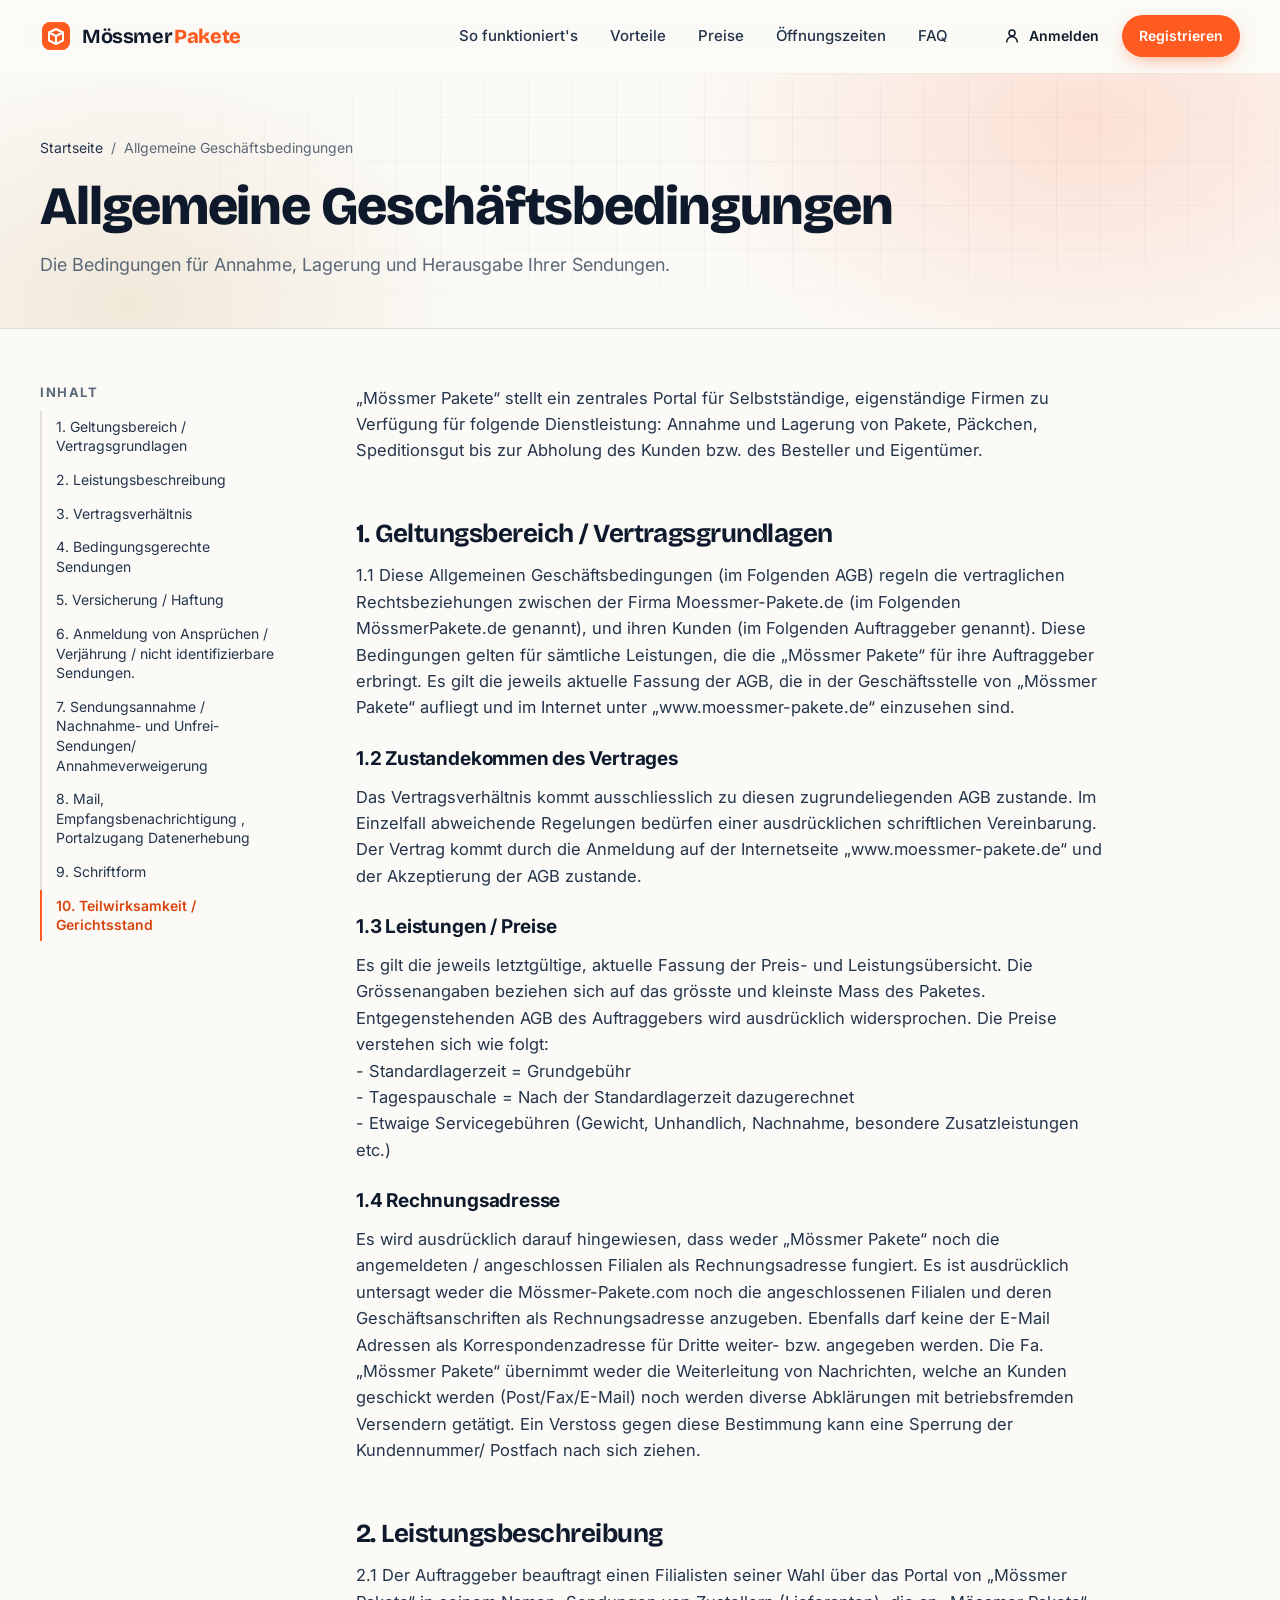
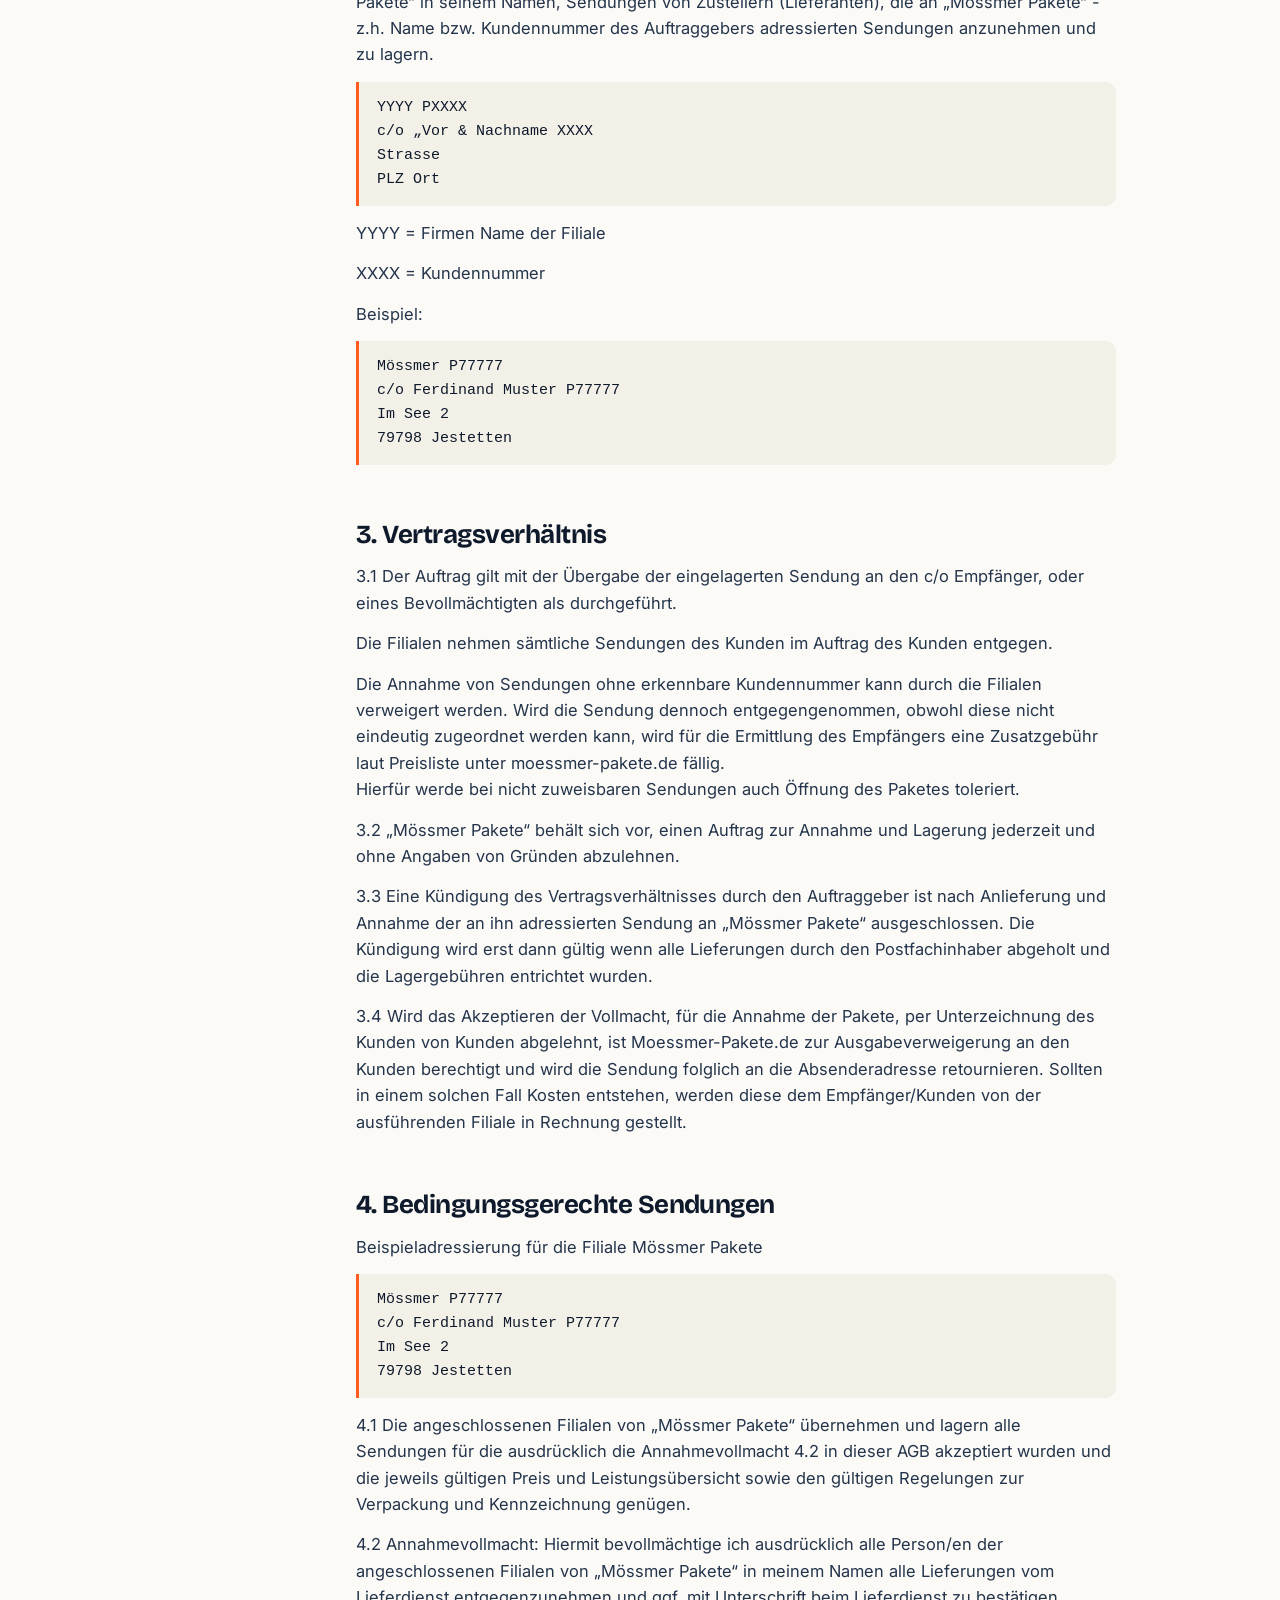
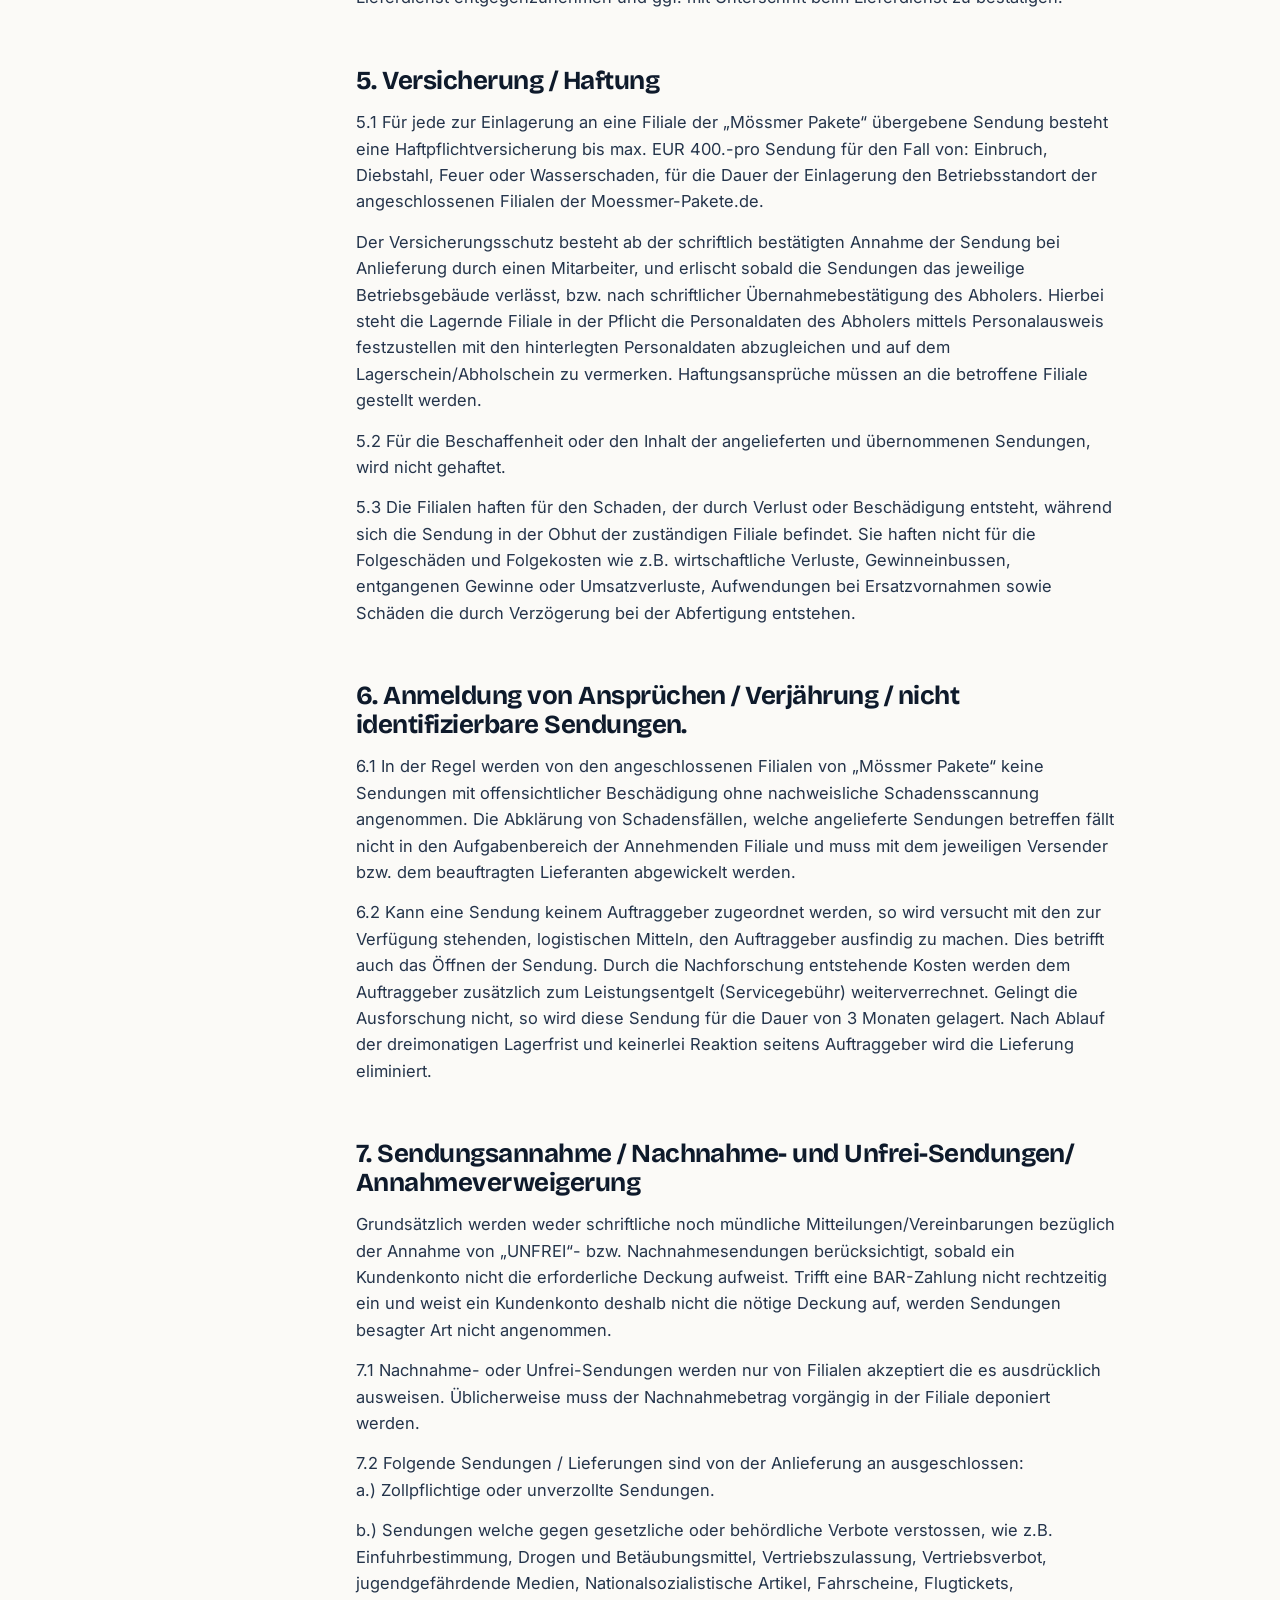
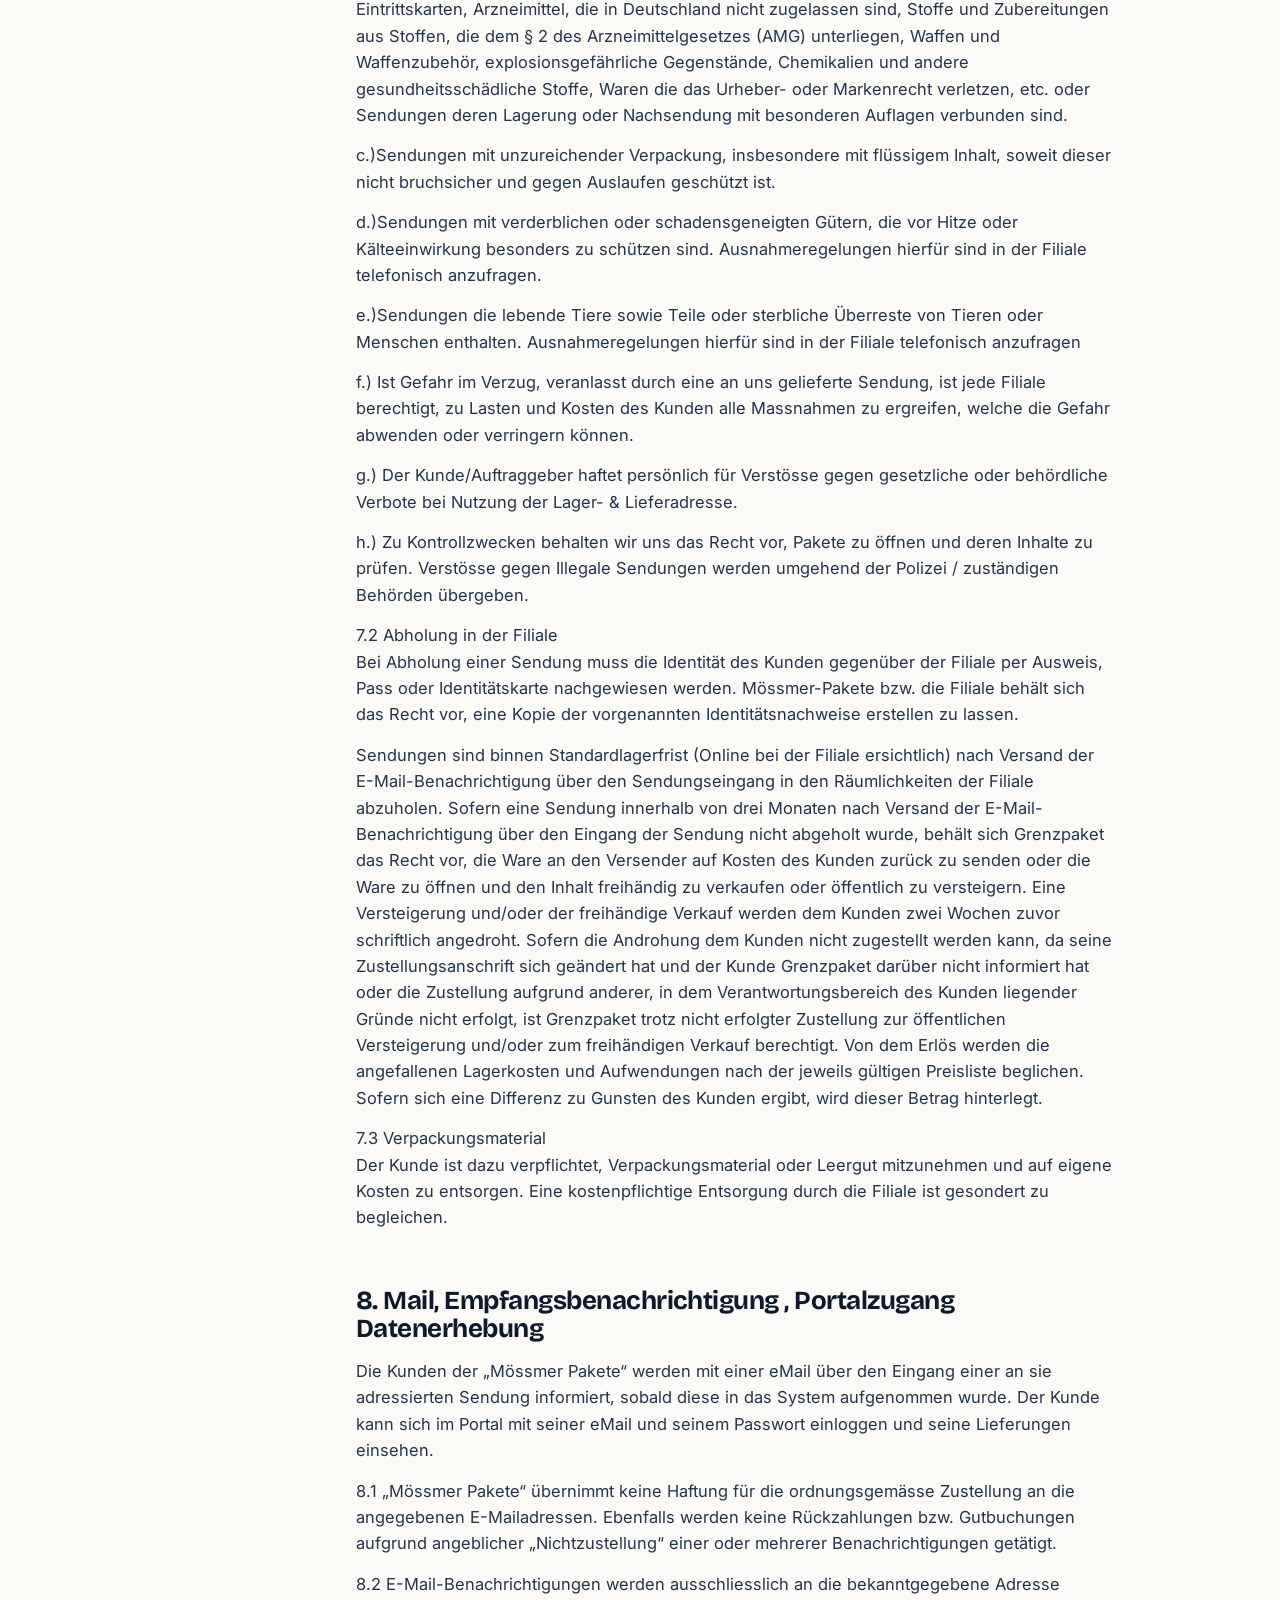
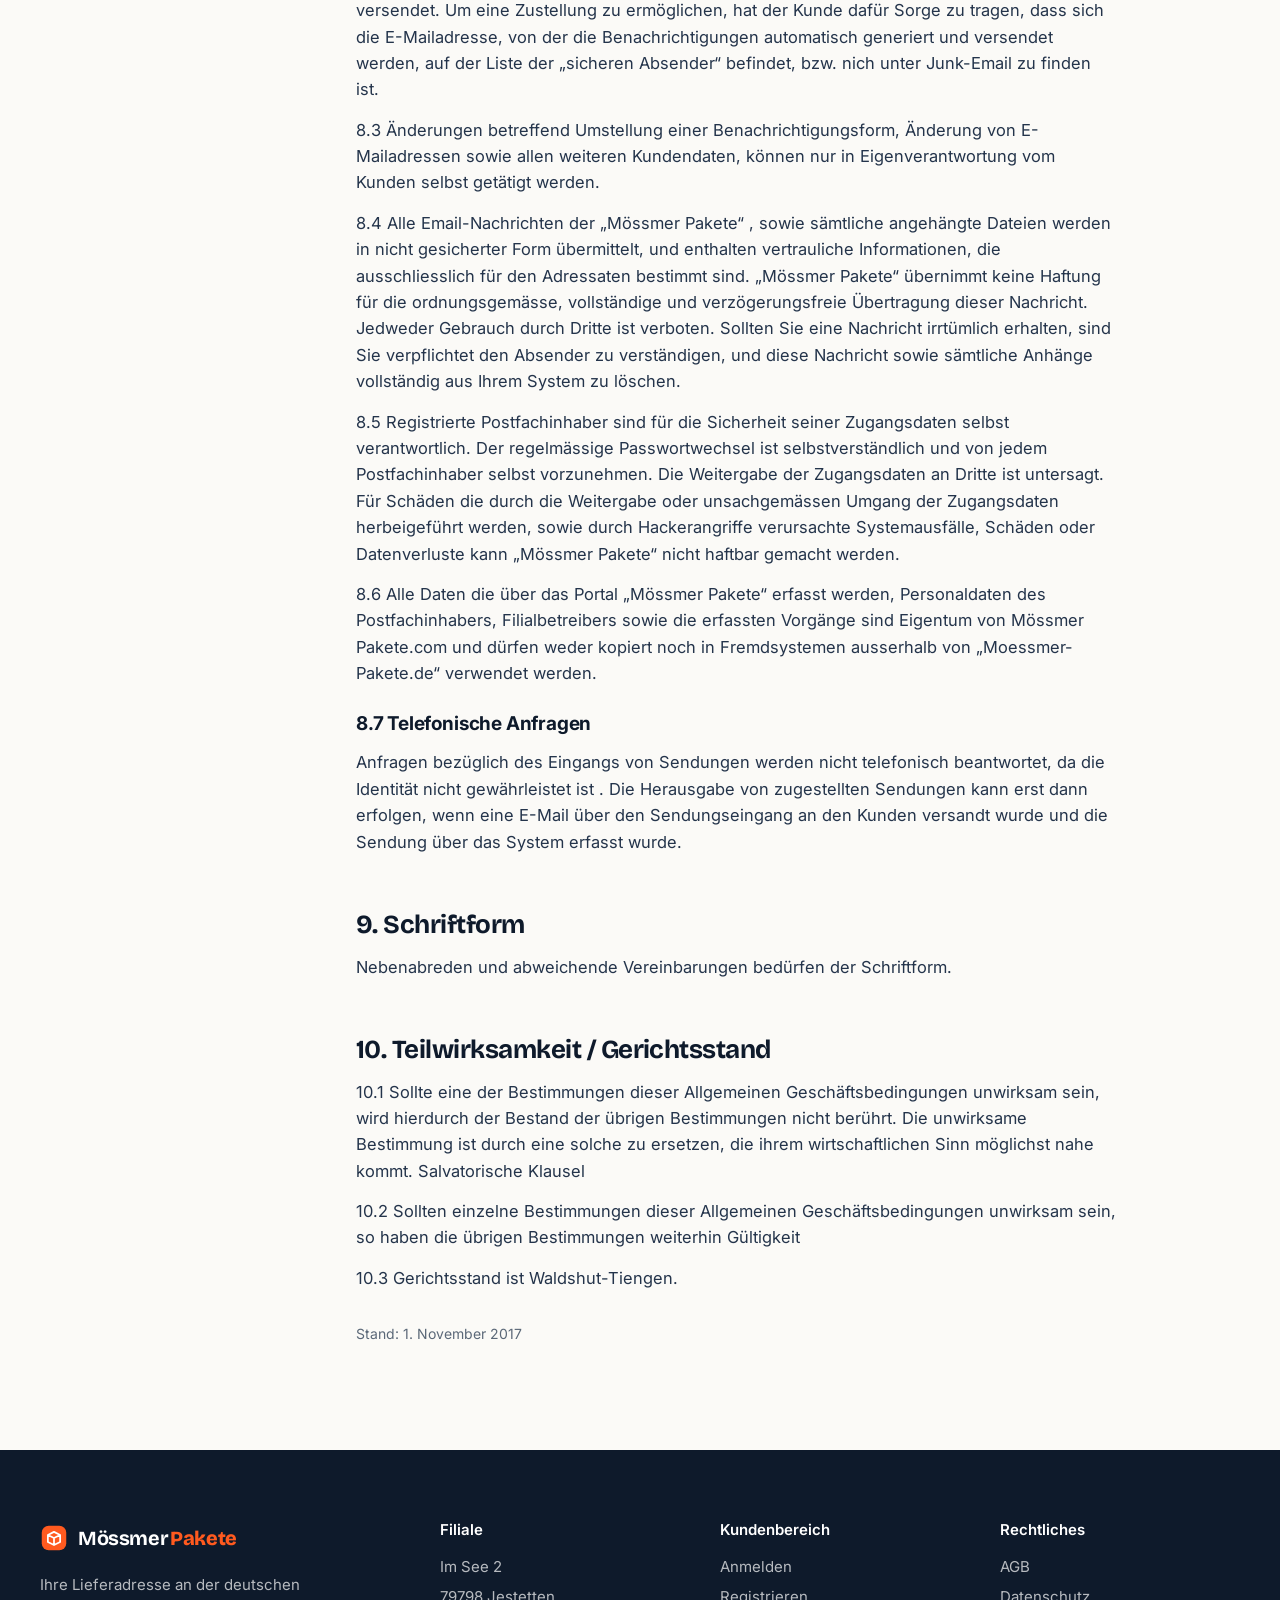
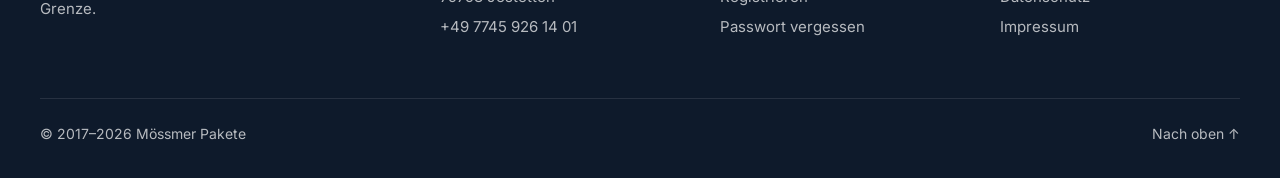
==== agb.html @ ab682750 "Unterseiten im neuen Design, Adressformat mit Kundennummer - AGB, Datenschutz, Impressum mit Inhalts" ====
<!doctype html>
<html lang="de">
<head>
  <meta charset="utf-8">
  <meta name="viewport" content="width=device-width, initial-scale=1">
  <title>AGB – Mössmer Pakete</title>
  <meta name="description" content="Allgemeine Geschäftsbedingungen von Mössmer Pakete, Jestetten.">
  <meta name="theme-color" content="#0E1A2B">
  <link rel="icon" href="assets/favicon.svg" type="image/svg+xml">
  <link rel="preconnect" href="https://fonts.googleapis.com">
  <link rel="preconnect" href="https://fonts.gstatic.com" crossorigin>
  <link href="https://fonts.googleapis.com/css2?family=Bricolage+Grotesque:opsz,wght@12..96,500;12..96,700;12..96,800&family=Inter:wght@400;500;600;700&display=swap" rel="stylesheet">
  <link rel="stylesheet" href="assets/styles.css">
</head>
<body id="top">
  <a class="skip" href="#main">Zum Inhalt springen</a>

  <header class="header" id="top">
    <div class="container header__inner">
      <a class="brand" href="index.html" aria-label="Mössmer Pakete – Startseite">
        <span class="brand__mark" aria-hidden="true">
          <svg viewBox="0 0 32 32" width="32" height="32"><rect x="2" y="2" width="28" height="28" rx="8" fill="currentColor"/><path d="M9 12.5 16 9l7 3.5v8L16 24l-7-3.5z" fill="none" stroke="#fff" stroke-width="2" stroke-linejoin="round"/><path d="M9 12.5 16 16l7-3.5M16 16v8" fill="none" stroke="#fff" stroke-width="2" stroke-linejoin="round"/></svg>
        </span>
        <span class="brand__text">Mössmer<b>Pakete</b></span>
      </a>

      <nav class="nav" id="nav" aria-label="Hauptnavigation">
        <a href="index.html#ablauf">So funktioniert's</a>
        <a href="index.html#vorteile">Vorteile</a>
        <a href="index.html#preise">Preise</a>
        <a href="index.html#filiale">Öffnungszeiten</a>
        <a href="index.html#faq">FAQ</a>
        <div class="nav__mobile-cta">
          <a class="btn btn--ghost" href="login.html">Anmelden</a>
          <a class="btn btn--primary" href="registrieren.html">Kostenlos registrieren</a>
        </div>
      </nav>

      <div class="header__actions">
        <a class="btn btn--ghost btn--sm" href="login.html">
          <svg viewBox="0 0 24 24" width="18" height="18" aria-hidden="true"><path d="M12 12a4 4 0 1 0 0-8 4 4 0 0 0 0 8Zm-7 8a7 7 0 0 1 14 0" fill="none" stroke="currentColor" stroke-width="2" stroke-linecap="round"/></svg>
          Anmelden
        </a>
        <a class="btn btn--primary btn--sm" href="registrieren.html">Registrieren</a>
      </div>

      <button class="burger" type="button" aria-controls="nav" aria-expanded="false" aria-label="Menü öffnen">
        <span></span><span></span><span></span>
      </button>
    </div>
  </header>

  <main id="main">
    <section class="page-hero">
      <div class="hero__bg" aria-hidden="true"></div>
      <div class="container">
        <nav class="crumbs" aria-label="Brotkrumen"><a href="index.html">Startseite</a><span>/</span><span>Allgemeine Geschäftsbedingungen</span></nav>
        <h1>Allgemeine Geschäftsbedingungen</h1>
        <p>Die Bedingungen für Annahme, Lagerung und Herausgabe Ihrer Sendungen.</p>
      </div>
    </section>
    <div class="container legal">
      <aside class="toc" aria-label="Inhalt">
        <h2>Inhalt</h2>
        <ol>
            <li><a href="#1-geltungsbereich-vertragsgrundlagen">1. Geltungsbereich / Vertragsgrundlagen</a></li>
            <li><a href="#2-leistungsbeschreibung">2. Leistungsbeschreibung</a></li>
            <li><a href="#3-vertragsverhaeltnis">3. Vertragsverhältnis</a></li>
            <li><a href="#4-bedingungsgerechte-sendungen">4. Bedingungsgerechte Sendungen</a></li>
            <li><a href="#5-versicherung-haftung">5. Versicherung / Haftung</a></li>
            <li><a href="#6-anmeldung-von-anspruechen-verjaehrung-nicht-identifizierba">6. Anmeldung von Ansprüchen / Verjährung / nicht identifizierbare Sendungen.</a></li>
            <li><a href="#7-sendungsannahme-nachnahme-und-unfrei-sendungen-annahmeverw">7. Sendungsannahme / Nachnahme- und Unfrei-Sendungen/ Annahmeverweigerung</a></li>
            <li><a href="#8-mail-empfangsbenachrichtigung-portalzugang-datenerhebung">8. Mail, Empfangsbenachrichtigung , Portalzugang Datenerhebung</a></li>
            <li><a href="#9-schriftform">9. Schriftform</a></li>
            <li><a href="#10-teilwirksamkeit-gerichtsstand">10. Teilwirksamkeit / Gerichtsstand</a></li>
        </ol>
      </aside>
      <article class="prose">
<p>„Mössmer Pakete“ stellt ein zentrales Portal für Selbstständige, eigenständige Firmen zu Verfügung für folgende Dienstleistung: Annahme und Lagerung von Pakete, Päckchen, Speditionsgut bis zur Abholung des Kunden bzw. des Besteller und Eigentümer.</p>
<h2 id="1-geltungsbereich-vertragsgrundlagen">1. Geltungsbereich / Vertragsgrundlagen</h2>
<p>1.1 Diese Allgemeinen Geschäftsbedingungen (im Folgenden AGB) regeln die vertraglichen<br> Rechtsbeziehungen zwischen der Firma Moessmer-Pakete.de (im Folgenden MössmerPakete.de genannt), und ihren Kunden (im Folgenden Auftraggeber genannt). Diese Bedingungen gelten für sämtliche Leistungen, die die „Mössmer Pakete“ für ihre Auftraggeber erbringt. Es gilt die jeweils aktuelle Fassung der AGB, die in der Geschäftsstelle von „Mössmer Pakete“ aufliegt und im Internet unter „www.moessmer-pakete.de“ einzusehen sind.</p>
<h3>1.2 Zustandekommen des Vertrages</h3>
<p>Das Vertragsverhältnis kommt ausschliesslich zu diesen zugrundeliegenden AGB zustande. Im Einzelfall abweichende Regelungen bedürfen einer ausdrücklichen schriftlichen Vereinbarung. Der Vertrag kommt durch die Anmeldung auf der Internetseite „www.moessmer-pakete.de“ und der Akzeptierung der AGB zustande.</p>
<h3>1.3 Leistungen / Preise</h3>
<p>Es gilt die jeweils letztgültige, aktuelle Fassung der Preis- und Leistungsübersicht. Die Grössenangaben beziehen sich auf das grösste und kleinste Mass des Paketes. Entgegenstehenden AGB des Auftraggebers wird ausdrücklich widersprochen. Die Preise verstehen sich wie folgt:<br> - Standardlagerzeit = Grundgebühr<br> - Tagespauschale = Nach der Standardlagerzeit dazugerechnet<br> - Etwaige Servicegebühren (Gewicht, Unhandlich, Nachnahme, besondere Zusatzleistungen etc.)</p>
<h3>1.4 Rechnungsadresse</h3>
<p>Es wird ausdrücklich darauf hingewiesen, dass weder „Mössmer Pakete“ noch die angemeldeten / angeschlossen Filialen als Rechnungsadresse fungiert. Es ist ausdrücklich untersagt weder die Mössmer-Pakete.com noch die angeschlossenen Filialen und deren Geschäftsanschriften als Rechnungsadresse anzugeben. Ebenfalls darf keine der E-Mail Adressen als Korrespondenzadresse für Dritte weiter- bzw. angegeben werden. Die Fa. „Mössmer Pakete“ übernimmt weder die Weiterleitung von Nachrichten, welche an Kunden geschickt werden (Post/Fax/E-Mail) noch werden diverse Abklärungen mit betriebsfremden Versendern getätigt. Ein Verstoss gegen diese Bestimmung kann eine Sperrung der Kundennummer/ Postfach nach sich ziehen.</p>
<h2 id="2-leistungsbeschreibung">2. Leistungsbeschreibung</h2>
<p>2.1 Der Auftraggeber beauftragt einen Filialisten seiner Wahl über das Portal von „Mössmer Pakete“ in seinem Namen, Sendungen von Zustellern (Lieferanten), die an „Mössmer Pakete“ - z.h. Name bzw. Kundennummer des Auftraggebers adressierten Sendungen anzunehmen und zu lagern.</p>
<p class="legal__addr">YYYY PXXXX<br> c/o „Vor &amp; Nachname XXXX<br> Strasse<br> PLZ Ort</p>
<p>YYYY = Firmen Name der Filiale</p>
<p>XXXX = Kundennummer</p>
<p>Beispiel:</p>
<p class="legal__addr">Mössmer P77777<br> c/o Ferdinand Muster P77777<br> Im See 2<br> 79798 Jestetten</p>
<h2 id="3-vertragsverhaeltnis">3. Vertragsverhältnis</h2>
<p>3.1 Der Auftrag gilt mit der Übergabe der eingelagerten Sendung an den c/o Empfänger, oder eines Bevollmächtigten als durchgeführt.</p>
<p>Die Filialen nehmen sämtliche Sendungen des Kunden im Auftrag des Kunden entgegen.</p>
<p>Die Annahme von Sendungen ohne erkennbare Kundennummer kann durch die Filialen verweigert werden. Wird die Sendung dennoch entgegengenommen, obwohl diese nicht eindeutig zugeordnet werden kann, wird für die Ermittlung des Empfängers eine Zusatzgebühr laut Preisliste unter moessmer-pakete.de fällig.<br> Hierfür werde bei nicht zuweisbaren Sendungen auch Öffnung des Paketes toleriert.</p>
<p>3.2 „Mössmer Pakete“ behält sich vor, einen Auftrag zur Annahme und Lagerung jederzeit und ohne Angaben von Gründen abzulehnen.</p>
<p>3.3 Eine Kündigung des Vertragsverhältnisses durch den Auftraggeber ist nach Anlieferung und Annahme der an ihn adressierten Sendung an „Mössmer Pakete“ ausgeschlossen. Die Kündigung wird erst dann gültig wenn alle Lieferungen durch den Postfachinhaber abgeholt und die Lagergebühren entrichtet wurden.</p>
<p>3.4 Wird das Akzeptieren der Vollmacht, für die Annahme der Pakete, per Unterzeichnung des Kunden von Kunden abgelehnt, ist Moessmer-Pakete.de zur Ausgabeverweigerung an den Kunden berechtigt und wird die Sendung folglich an die Absenderadresse retournieren. Sollten in einem solchen Fall Kosten entstehen, werden diese dem Empfänger/Kunden von der ausführenden Filiale in Rechnung gestellt.</p>
<h2 id="4-bedingungsgerechte-sendungen">4. Bedingungsgerechte Sendungen</h2>
<p>Beispieladressierung für die Filiale Mössmer Pakete</p>
<p class="legal__addr">Mössmer P77777<br> c/o Ferdinand Muster P77777<br> Im See 2<br> 79798 Jestetten</p>
<p>4.1 Die angeschlossenen Filialen von „Mössmer Pakete“ übernehmen und lagern alle Sendungen für die ausdrücklich die Annahmevollmacht 4.2 in dieser AGB akzeptiert wurden und die jeweils gültigen Preis und Leistungsübersicht sowie den gültigen Regelungen zur Verpackung und Kennzeichnung genügen.</p>
<p>4.2 Annahmevollmacht: Hiermit bevollmächtige ich ausdrücklich alle Person/en der angeschlossenen Filialen von „Mössmer Pakete“ in meinem Namen alle Lieferungen vom Lieferdienst entgegenzunehmen und ggf. mit Unterschrift beim Lieferdienst zu bestätigen.</p>
<h2 id="5-versicherung-haftung">5. Versicherung / Haftung</h2>
<p>5.1 Für jede zur Einlagerung an eine Filiale der „Mössmer Pakete“ übergebene Sendung besteht eine Haftpflichtversicherung bis max. EUR 400.-pro Sendung für den Fall von: Einbruch, Diebstahl, Feuer oder Wasserschaden, für die Dauer der Einlagerung den Betriebsstandort der angeschlossenen Filialen der Moessmer-Pakete.de.</p>
<p>Der Versicherungsschutz besteht ab der schriftlich bestätigten Annahme der Sendung bei Anlieferung durch einen Mitarbeiter, und erlischt sobald die Sendungen das jeweilige Betriebsgebäude verlässt, bzw. nach schriftlicher Übernahmebestätigung des Abholers. Hierbei steht die Lagernde Filiale in der Pflicht die Personaldaten des Abholers mittels Personalausweis festzustellen mit den hinterlegten Personaldaten abzugleichen und auf dem Lagerschein/Abholschein zu vermerken. Haftungsansprüche müssen an die betroffene Filiale gestellt werden.</p>
<p>5.2 Für die Beschaffenheit oder den Inhalt der angelieferten und übernommenen Sendungen, wird nicht gehaftet.</p>
<p>5.3 Die Filialen haften für den Schaden, der durch Verlust oder Beschädigung entsteht, während sich die Sendung in der Obhut der zuständigen Filiale befindet. Sie haften nicht für die Folgeschäden und Folgekosten wie z.B. wirtschaftliche Verluste, Gewinneinbussen, entgangenen Gewinne oder Umsatzverluste, Aufwendungen bei Ersatzvornahmen sowie Schäden die durch Verzögerung bei der Abfertigung entstehen.</p>
<h2 id="6-anmeldung-von-anspruechen-verjaehrung-nicht-identifizierba">6. Anmeldung von Ansprüchen / Verjährung / nicht identifizierbare Sendungen.</h2>
<p>6.1 In der Regel werden von den angeschlossenen Filialen von „Mössmer Pakete“ keine Sendungen mit offensichtlicher Beschädigung ohne nachweisliche Schadensscannung angenommen. Die Abklärung von Schadensfällen, welche angelieferte Sendungen betreffen fällt nicht in den Aufgabenbereich der Annehmenden Filiale und muss mit dem jeweiligen Versender bzw. dem beauftragten Lieferanten abgewickelt werden.</p>
<p>6.2 Kann eine Sendung keinem Auftraggeber zugeordnet werden, so wird versucht mit den zur Verfügung stehenden, logistischen Mitteln, den Auftraggeber ausfindig zu machen. Dies betrifft auch das Öffnen der Sendung. Durch die Nachforschung entstehende Kosten werden dem Auftraggeber zusätzlich zum Leistungsentgelt (Servicegebühr) weiterverrechnet. Gelingt die Ausforschung nicht, so wird diese Sendung für die Dauer von 3 Monaten gelagert. Nach Ablauf der dreimonatigen Lagerfrist und keinerlei Reaktion seitens Auftraggeber wird die Lieferung eliminiert.</p>
<h2 id="7-sendungsannahme-nachnahme-und-unfrei-sendungen-annahmeverw">7. Sendungsannahme / Nachnahme- und Unfrei-Sendungen/ Annahmeverweigerung</h2>
<p>Grundsätzlich werden weder schriftliche noch mündliche Mitteilungen/Vereinbarungen bezüglich der Annahme von „UNFREI“- bzw. Nachnahmesendungen berücksichtigt, sobald ein Kundenkonto nicht die erforderliche Deckung aufweist. Trifft eine BAR-Zahlung nicht rechtzeitig ein und weist ein Kundenkonto deshalb nicht die nötige Deckung auf, werden Sendungen besagter Art nicht angenommen.</p>
<p>7.1 Nachnahme- oder Unfrei-Sendungen werden nur von Filialen akzeptiert die es ausdrücklich ausweisen. Üblicherweise muss der Nachnahmebetrag vorgängig in der Filiale deponiert werden.</p>
<p>7.2 Folgende Sendungen / Lieferungen sind von der Anlieferung an ausgeschlossen: <br> a.) Zollpflichtige oder unverzollte Sendungen.</p>
<p>b.) Sendungen welche gegen gesetzliche oder behördliche Verbote verstossen, wie z.B. Einfuhrbestimmung, Drogen und Betäubungsmittel, Vertriebszulassung, Vertriebsverbot, jugendgefährdende Medien, Nationalsozialistische Artikel, Fahrscheine, Flugtickets, Eintrittskarten, Arzneimittel, die in Deutschland nicht zugelassen sind, Stoffe und Zubereitungen aus Stoffen, die dem § 2 des Arzneimittelgesetzes (AMG) unterliegen, Waffen und Waffenzubehör, explosionsgefährliche Gegenstände, Chemikalien und andere gesundheitsschädliche Stoffe, Waren die das Urheber- oder Markenrecht verletzen, etc. oder Sendungen deren Lagerung oder Nachsendung mit besonderen Auflagen verbunden sind.</p>
<p>c.)Sendungen mit unzureichender Verpackung, insbesondere mit flüssigem Inhalt, soweit dieser nicht bruchsicher und gegen Auslaufen geschützt ist.</p>
<p>d.)Sendungen mit verderblichen oder schadensgeneigten Gütern, die vor Hitze oder Kälteeinwirkung besonders zu schützen sind. Ausnahmeregelungen hierfür sind in der Filiale telefonisch anzufragen.</p>
<p>e.)Sendungen die lebende Tiere sowie Teile oder sterbliche Überreste von Tieren oder Menschen enthalten. Ausnahmeregelungen hierfür sind in der Filiale telefonisch anzufragen</p>
<p>f.) Ist Gefahr im Verzug, veranlasst durch eine an uns gelieferte Sendung, ist jede Filiale berechtigt, zu Lasten und Kosten des Kunden alle Massnahmen zu ergreifen, welche die Gefahr abwenden oder verringern können.</p>
<p>g.) Der Kunde/Auftraggeber haftet persönlich für Verstösse gegen gesetzliche oder behördliche Verbote bei Nutzung der Lager- &amp; Lieferadresse.</p>
<p>h.) Zu Kontrollzwecken behalten wir uns das Recht vor, Pakete zu öffnen und deren Inhalte zu prüfen. Verstösse gegen Illegale Sendungen werden umgehend der Polizei / zuständigen Behörden übergeben.</p>
<p>7.2 Abholung in der Filiale<br> Bei Abholung einer Sendung muss die Identität des Kunden gegenüber der Filiale per Ausweis, Pass oder Identitätskarte nachgewiesen werden. Mössmer-Pakete bzw. die Filiale behält sich das Recht vor, eine Kopie der vorgenannten Identitätsnachweise erstellen zu lassen.</p>
<p>Sendungen sind binnen Standardlagerfrist (Online bei der Filiale ersichtlich) nach Versand der E-Mail-Benachrichtigung über den Sendungseingang in den Räumlichkeiten der Filiale abzuholen. Sofern eine Sendung innerhalb von drei Monaten nach Versand der E-Mail-Benachrichtigung über den Eingang der Sendung nicht abgeholt wurde, behält sich Grenzpaket das Recht vor, die Ware an den Versender auf Kosten des Kunden zurück zu senden oder die Ware zu öffnen und den Inhalt freihändig zu verkaufen oder öffentlich zu versteigern. Eine Versteigerung und/oder der freihändige Verkauf werden dem Kunden zwei Wochen zuvor schriftlich angedroht. Sofern die Androhung dem Kunden nicht zugestellt werden kann, da seine Zustellungsanschrift sich geändert hat und der Kunde Grenzpaket darüber nicht informiert hat oder die Zustellung aufgrund anderer, in dem Verantwortungsbereich des Kunden liegender Gründe nicht erfolgt, ist Grenzpaket trotz nicht erfolgter Zustellung zur öffentlichen Versteigerung und/oder zum freihändigen Verkauf berechtigt. Von dem Erlös werden die angefallenen Lagerkosten und Aufwendungen nach der jeweils gültigen Preisliste beglichen. Sofern sich eine Differenz zu Gunsten des Kunden ergibt, wird dieser Betrag hinterlegt.</p>
<p>7.3 Verpackungsmaterial<br> Der Kunde ist dazu verpflichtet, Verpackungsmaterial oder Leergut mitzunehmen und auf eigene Kosten zu entsorgen. Eine kostenpflichtige Entsorgung durch die Filiale ist gesondert zu begleichen.</p>
<h2 id="8-mail-empfangsbenachrichtigung-portalzugang-datenerhebung">8. Mail, Empfangsbenachrichtigung , Portalzugang Datenerhebung</h2>
<p>Die Kunden der „Mössmer Pakete“ werden mit einer eMail über den Eingang einer an sie adressierten Sendung informiert, sobald diese in das System aufgenommen wurde. Der Kunde kann sich im Portal mit seiner eMail und seinem Passwort einloggen und seine Lieferungen einsehen.</p>
<p>8.1 „Mössmer Pakete“ übernimmt keine Haftung für die ordnungsgemässe Zustellung an die angegebenen E-Mailadressen. Ebenfalls werden keine Rückzahlungen bzw. Gutbuchungen aufgrund angeblicher „Nichtzustellung“ einer oder mehrerer Benachrichtigungen getätigt.</p>
<p>8.2 E-Mail-Benachrichtigungen werden ausschliesslich an die bekanntgegebene Adresse versendet. Um eine Zustellung zu ermöglichen, hat der Kunde dafür Sorge zu tragen, dass sich die E-Mailadresse, von der die Benachrichtigungen automatisch generiert und versendet werden, auf der Liste der „sicheren Absender“ befindet, bzw. nich unter Junk-Email zu finden ist.</p>
<p>8.3 Änderungen betreffend Umstellung einer Benachrichtigungsform, Änderung von E-Mailadressen sowie allen weiteren Kundendaten, können nur in Eigenverantwortung vom Kunden selbst getätigt werden.</p>
<p>8.4 Alle Email-Nachrichten der „Mössmer Pakete“ , sowie sämtliche angehängte Dateien werden in nicht gesicherter Form übermittelt, und enthalten vertrauliche Informationen, die ausschliesslich für den Adressaten bestimmt sind. „Mössmer Pakete“ übernimmt keine Haftung für die ordnungsgemässe, vollständige und verzögerungsfreie Übertragung dieser Nachricht. Jedweder Gebrauch durch Dritte ist verboten. Sollten Sie eine Nachricht irrtümlich erhalten, sind Sie verpflichtet den Absender zu verständigen, und diese Nachricht sowie sämtliche Anhänge vollständig aus Ihrem System zu löschen.</p>
<p>8.5 Registrierte Postfachinhaber sind für die Sicherheit seiner Zugangsdaten selbst verantwortlich. Der regelmässige Passwortwechsel ist selbstverständlich und von jedem Postfachinhaber selbst vorzunehmen. Die Weitergabe der Zugangsdaten an Dritte ist untersagt. Für Schäden die durch die Weitergabe oder unsachgemässen Umgang der Zugangsdaten herbeigeführt werden, sowie durch Hackerangriffe verursachte Systemausfälle, Schäden oder Datenverluste kann „Mössmer Pakete“ nicht haftbar gemacht werden.</p>
<p>8.6 Alle Daten die über das Portal „Mössmer Pakete“ erfasst werden, Personaldaten des Postfachinhabers, Filialbetreibers sowie die erfassten Vorgänge sind Eigentum von Mössmer Pakete.com und dürfen weder kopiert noch in Fremdsystemen ausserhalb von „Moessmer-Pakete.de“ verwendet werden.</p>
<h3>8.7 Telefonische Anfragen</h3>
<p>Anfragen bezüglich des Eingangs von Sendungen werden nicht telefonisch beantwortet, da die Identität nicht gewährleistet ist . Die Herausgabe von zugestellten Sendungen kann erst dann erfolgen, wenn eine E-Mail über den Sendungseingang an den Kunden versandt wurde und die Sendung über das System erfasst wurde.</p>
<h2 id="9-schriftform">9. Schriftform</h2>
<p>Nebenabreden und abweichende Vereinbarungen bedürfen der Schriftform.</p>
<h2 id="10-teilwirksamkeit-gerichtsstand">10. Teilwirksamkeit / Gerichtsstand</h2>
<p>10.1 Sollte eine der Bestimmungen dieser Allgemeinen Geschäftsbedingungen unwirksam sein, wird hierdurch der Bestand der übrigen Bestimmungen nicht berührt. Die unwirksame Bestimmung ist durch eine solche zu ersetzen, die ihrem wirtschaftlichen Sinn möglichst nahe kommt. Salvatorische Klausel</p>
<p>10.2 Sollten einzelne Bestimmungen dieser Allgemeinen Geschäftsbedingungen unwirksam sein, so haben die übrigen Bestimmungen weiterhin Gültigkeit</p>
<p>10.3 Gerichtsstand ist Waldshut-Tiengen.</p>
<p class="legal__stand">Stand: 1. November 2017</p>

      </article>
    </div>
  </main>

  <footer class="footer">
    <div class="container footer__inner">
      <div>
        <a class="brand brand--light" href="index.html">
          <span class="brand__mark" aria-hidden="true"><svg viewBox="0 0 32 32" width="28" height="28"><rect x="2" y="2" width="28" height="28" rx="8" fill="currentColor"/><path d="M9 12.5 16 9l7 3.5v8L16 24l-7-3.5zM9 12.5 16 16l7-3.5M16 16v8" fill="none" stroke="#fff" stroke-width="2" stroke-linejoin="round"/></svg></span>
          <span class="brand__text">Mössmer<b>Pakete</b></span>
        </a>
        <p class="footer__claim">Ihre Lieferadresse an der deutschen Grenze.</p>
      </div>
      <div>
        <h4>Filiale</h4>
        <p>Im See 2<br>79798 Jestetten<br><a href="tel:+4977459261401">+49 7745 926 14 01</a></p>
      </div>
      <div>
        <h4>Kundenbereich</h4>
        <p><a class="linklike" href="login.html">Anmelden</a><br><a href="registrieren.html">Registrieren</a><br><a href="passwort.html">Passwort vergessen</a></p>
      </div>
      <div>
        <h4>Rechtliches</h4>
        <p><a href="agb.html">AGB</a><br><a href="datenschutz.html">Datenschutz</a><br><a href="impressum.html">Impressum</a></p>
      </div>
    </div>
    <div class="container footer__bottom">
      <span>© 2017–<span data-year>2026</span> Mössmer Pakete</span>
      <a href="#top">Nach oben ↑</a>
    </div>
  </footer>

  <script src="assets/app.js" defer></script>
</body>
</html>
---- assets/styles.css ----
/* ==========================================================================
   Mössmer Pakete – Redesign
   ========================================================================== */

:root {
  --ink: #0e1a2b;
  --ink-2: #24344b;
  --muted: #5b6878;
  --line: #e3e0d8;
  --bg: #fbfaf7;
  --tint: #f3f0e8;
  --card: #ffffff;
  --accent: #ff5a1f;
  --accent-ink: #d9440f;
  --accent-soft: #ffe6dc;
  --kraft: #d8b98c;
  --ok: #17a34a;
  --bad: #dc2626;

  --radius: 18px;
  --radius-sm: 12px;
  --shadow: 0 1px 2px rgba(14, 26, 43, .06), 0 8px 24px rgba(14, 26, 43, .08);
  --shadow-lg: 0 24px 60px -12px rgba(14, 26, 43, .28);

  --font: "Inter", system-ui, -apple-system, "Segoe UI", Roboto, sans-serif;
  --display: "Bricolage Grotesque", var(--font);
}

*,
*::before,
*::after { box-sizing: border-box; }

html { scroll-behavior: smooth; scroll-padding-top: 88px; -webkit-text-size-adjust: 100%; }

body {
  margin: 0;
  font-family: var(--font);
  font-size: 17px;
  line-height: 1.6;
  color: var(--ink);
  background: var(--bg);
  -webkit-font-smoothing: antialiased;
}

img, svg { display: block; max-width: 100%; }
a { color: inherit; }
h1, h2, h3, h4 { font-family: var(--display); line-height: 1.1; margin: 0; letter-spacing: -.02em; }
p { margin: 0; }
button { font: inherit; cursor: pointer; }

.container { width: min(1200px, 100% - 40px); margin-inline: auto; }

.skip {
  position: absolute; left: 16px; top: -60px; z-index: 100;
  background: var(--ink); color: #fff; padding: 10px 16px; border-radius: 8px;
}
.skip:focus { top: 16px; }

:focus-visible { outline: 3px solid var(--accent); outline-offset: 3px; border-radius: 6px; }

/* ---------- Buttons ---------- */
.btn {
  display: inline-flex; align-items: center; justify-content: center; gap: 8px;
  padding: 12px 20px; border-radius: 999px; border: 1.5px solid transparent;
  font-weight: 600; font-size: 15px; text-decoration: none; white-space: nowrap;
  transition: transform .15s ease, background-color .15s ease, box-shadow .15s ease, color .15s ease;
}
.btn:active { transform: translateY(1px); }
.btn--sm { padding: 9px 16px; font-size: 14px; }
.btn--lg { padding: 16px 26px; font-size: 16px; }
.btn--block { width: 100%; }
.btn--primary { background: var(--accent); color: #fff; box-shadow: 0 6px 18px -6px rgba(255, 90, 31, .6); }
.btn--primary:hover { background: var(--accent-ink); }
.btn--ghost { background: transparent; color: var(--ink); }
.btn--ghost:hover { background: rgba(14, 26, 43, .06); }
.btn--light { background: #fff; color: var(--ink); border-color: var(--line); }
.btn--light:hover { border-color: var(--ink); }
.btn--outline-light { background: transparent; color: #fff; border-color: rgba(255, 255, 255, .35); }
.btn--outline-light:hover { border-color: #fff; background: rgba(255, 255, 255, .06); }

.linklike { background: none; border: 0; padding: 0; color: inherit; text-decoration: none; }
.linklike:hover { text-decoration: underline; }

/* ---------- Header ---------- */
.header {
  position: sticky; top: 0; z-index: 50;
  background: rgba(251, 250, 247, .82);
  backdrop-filter: saturate(160%) blur(14px);
  -webkit-backdrop-filter: saturate(160%) blur(14px);
  border-bottom: 1px solid transparent;
  transition: border-color .2s ease, box-shadow .2s ease;
}
.header.is-scrolled { border-bottom-color: var(--line); box-shadow: 0 4px 20px -12px rgba(14, 26, 43, .2); }
.header__inner { display: flex; align-items: center; gap: 24px; height: 72px; }

.brand { display: inline-flex; align-items: center; gap: 10px; text-decoration: none; color: var(--ink); }
.brand__mark { color: var(--accent); }
.brand__text { font-family: var(--display); font-weight: 700; font-size: 20px; letter-spacing: -.02em; }
.brand__text b { font-weight: 800; color: var(--accent); margin-left: 2px; }
.brand--light { color: #fff; }

.nav { display: flex; gap: 4px; margin-left: auto; }
.nav > a {
  padding: 8px 14px; border-radius: 999px; text-decoration: none;
  color: var(--ink-2); font-size: 15px; font-weight: 500;
}
.nav > a:hover, .nav > a.is-active { background: rgba(14, 26, 43, .06); color: var(--ink); }
.nav__mobile-cta { display: none; }
.header__actions { display: flex; gap: 6px; }

.burger { display: none; width: 44px; height: 44px; border: 0; background: transparent; margin-left: auto; position: relative; }
.burger span { position: absolute; left: 11px; right: 11px; height: 2px; background: var(--ink); border-radius: 2px; transition: transform .2s, opacity .2s; }
.burger span:nth-child(1) { top: 15px; }
.burger span:nth-child(2) { top: 21px; }
.burger span:nth-child(3) { top: 27px; }
.burger[aria-expanded="true"] span:nth-child(1) { transform: translateY(6px) rotate(45deg); }
.burger[aria-expanded="true"] span:nth-child(2) { opacity: 0; }
.burger[aria-expanded="true"] span:nth-child(3) { transform: translateY(-6px) rotate(-45deg); }

/* ---------- Status pill ---------- */
.status {
  display: inline-flex; align-items: center; gap: 10px;
  padding: 7px 14px 7px 12px; border-radius: 999px;
  background: #fff; border: 1px solid var(--line);
  font-size: 14px; font-weight: 500; color: var(--ink-2);
}
.status__dot { width: 9px; height: 9px; border-radius: 50%; background: var(--muted); flex: none; }
.status.is-open .status__dot { background: var(--ok); box-shadow: 0 0 0 0 rgba(23, 163, 74, .5); animation: pulse 2s infinite; }
.status.is-closed .status__dot { background: var(--bad); }
.status--small { padding: 5px 12px 5px 10px; font-size: 13px; }
@keyframes pulse {
  0% { box-shadow: 0 0 0 0 rgba(23, 163, 74, .5); }
  70% { box-shadow: 0 0 0 8px rgba(23, 163, 74, 0); }
  100% { box-shadow: 0 0 0 0 rgba(23, 163, 74, 0); }
}

/* ---------- Hero ---------- */
.hero { position: relative; overflow: hidden; padding: 72px 0 96px; }
.hero__bg {
  position: absolute; inset: 0; z-index: -1;
  background:
    radial-gradient(600px 400px at 85% 20%, rgba(255, 90, 31, .16), transparent 70%),
    radial-gradient(500px 360px at 10% 90%, rgba(216, 185, 140, .28), transparent 70%);
}
.hero__bg::after {
  content: ""; position: absolute; inset: 0;
  background-image: linear-gradient(rgba(14, 26, 43, .045) 1px, transparent 1px), linear-gradient(90deg, rgba(14, 26, 43, .045) 1px, transparent 1px);
  background-size: 44px 44px;
  mask-image: radial-gradient(ellipse at 60% 40%, #000 20%, transparent 75%);
  -webkit-mask-image: radial-gradient(ellipse at 60% 40%, #000 20%, transparent 75%);
}
.hero__grid { display: grid; grid-template-columns: 1.15fr .85fr; gap: 56px; align-items: center; }
.hero h1 { font-size: clamp(38px, 5.6vw, 68px); font-weight: 800; margin: 22px 0 22px; }
.hl { color: var(--accent); }
.lead { font-size: clamp(17px, 1.6vw, 20px); color: var(--ink-2); max-width: 36em; }
.hero__cta { display: flex; flex-wrap: wrap; gap: 12px; margin-top: 32px; }
.hero__facts { display: flex; flex-wrap: wrap; gap: 8px 24px; list-style: none; padding: 0; margin: 32px 0 0; color: var(--muted); font-size: 15px; }
.hero__facts li { display: flex; align-items: center; gap: 8px; }
.hero__facts li::before {
  content: ""; width: 18px; height: 18px; border-radius: 50%; flex: none;
  background: var(--accent-soft) url("data:image/svg+xml,%3Csvg xmlns='http://www.w3.org/2000/svg' viewBox='0 0 24 24'%3E%3Cpath d='m6 12 4 4 8-8' fill='none' stroke='%23d9440f' stroke-width='3' stroke-linecap='round' stroke-linejoin='round'/%3E%3C/svg%3E") center/12px no-repeat;
}
.hero__facts b { color: var(--ink); font-weight: 600; }

/* Shipping label visual */
.hero__visual { position: relative; padding: 32px 24px 48px; }
.label {
  position: relative; background: #fff; border-radius: 20px; box-shadow: var(--shadow-lg);
  transform: rotate(-3deg); max-width: 380px; margin-inline: auto; overflow: hidden;
  border: 1px solid var(--line);
}
.label::before {
  content: ""; position: absolute; inset: -40px -40px auto auto; width: 140px; height: 140px;
  background: repeating-linear-gradient(45deg, var(--kraft) 0 10px, #e9d5b3 10px 20px); opacity: .35;
  transform: rotate(10deg); border-radius: 24px;
}
.label__head {
  display: flex; justify-content: space-between; align-items: center;
  padding: 16px 22px; background: var(--ink); color: #fff;
  font-size: 12px; font-weight: 600; letter-spacing: .14em; text-transform: uppercase; position: relative;
}
.label__flag { background: var(--accent); padding: 3px 9px; border-radius: 6px; letter-spacing: .08em; }
.label__body { padding: 24px 22px 8px; position: relative; }
.label__muted { font-size: 12px; color: var(--muted); text-transform: uppercase; letter-spacing: .12em; font-weight: 600; }
.label__name { font-family: var(--display); font-size: 24px; font-weight: 700; margin: 4px 0 12px; }
.label__addr { font-size: 17px; line-height: 1.55; color: var(--ink-2); font-weight: 500; }
.label__foot { display: flex; justify-content: space-between; align-items: flex-end; padding: 18px 22px 22px; border-top: 2px dashed var(--line); margin-top: 18px; }
.barcode {
  width: 150px; height: 46px;
  background: repeating-linear-gradient(90deg, var(--ink) 0 2px, transparent 2px 4px, var(--ink) 4px 7px, transparent 7px 9px, var(--ink) 9px 10px, transparent 10px 13px);
}
.label__stamp {
  border: 2.5px solid var(--ok); color: var(--ok); font-weight: 800; font-size: 13px;
  text-transform: uppercase; letter-spacing: .1em; padding: 6px 10px; border-radius: 8px; transform: rotate(-8deg);
  font-family: var(--display);
}

.float-card {
  position: absolute; background: #fff; border-radius: 16px; box-shadow: var(--shadow);
  border: 1px solid var(--line); padding: 14px 16px; font-size: 14px;
}
.float-card--mail { left: -8px; bottom: 8px; display: flex; gap: 12px; align-items: center; animation: float 6s ease-in-out infinite; }
.float-card--mail b { display: block; font-size: 14px; }
.float-card--mail span:not(.float-card__icon) { color: var(--muted); font-size: 13px; }
.float-card__icon { width: 40px; height: 40px; border-radius: 12px; background: var(--accent-soft); color: var(--accent-ink); display: grid; place-items: center; flex: none; }
.float-card--route { right: -4px; top: 0; animation: float 7s ease-in-out infinite reverse; min-width: 190px; }
.route { display: flex; align-items: center; gap: 10px; font-weight: 600; }
.route + .route { margin-top: 6px; }
.route i { flex: 1; height: 2px; background: repeating-linear-gradient(90deg, var(--accent) 0 5px, transparent 5px 9px); }
.route span:last-child { color: var(--accent-ink); }
@keyframes float { 50% { transform: translateY(-8px); } }

/* ---------- Strip ---------- */
.strip { background: var(--ink); color: #fff; }
.strip__inner { display: grid; grid-template-columns: repeat(4, 1fr); }
.strip__inner > div { padding: 26px 24px; border-left: 1px solid rgba(255, 255, 255, .1); }
.strip__inner > div:first-child { border-left: 0; padding-left: 0; }
.strip b { display: block; font-family: var(--display); font-size: 18px; font-weight: 700; }
.strip span { color: rgba(255, 255, 255, .65); font-size: 14px; }

/* ---------- Sections ---------- */
.section { padding: 104px 0; }
.section--tint { background: var(--tint); }
.section__head { max-width: 680px; margin: 0 auto 56px; text-align: center; }
.section__head--left { text-align: left; margin: 0; }
.section__head h2 { font-size: clamp(32px, 4vw, 48px); font-weight: 800; }
.section__head p:not(.eyebrow) { color: var(--muted); margin-top: 16px; font-size: 18px; }
.section__head a { color: var(--accent-ink); font-weight: 600; }
.eyebrow {
  display: inline-block; font-size: 13px; font-weight: 700; letter-spacing: .14em; text-transform: uppercase;
  color: var(--accent-ink); margin-bottom: 14px;
}
.eyebrow--light { color: var(--accent); }

/* Steps */
.steps { list-style: none; padding: 0; margin: 0; display: grid; grid-template-columns: repeat(4, 1fr); gap: 20px; counter-reset: s; position: relative; }
.step { position: relative; background: var(--card); border: 1px solid var(--line); border-radius: var(--radius); padding: 28px 24px; transition: transform .2s, box-shadow .2s; }
.step:hover { transform: translateY(-4px); box-shadow: var(--shadow); }
.step__num { display: inline-grid; place-items: center; width: 48px; height: 48px; border-radius: 14px; background: var(--accent-soft); color: var(--accent-ink); font-family: var(--display); font-weight: 800; font-size: 18px; margin-bottom: 20px; }
.step h3 { font-size: 21px; font-weight: 700; margin-bottom: 8px; }
.step p { color: var(--muted); font-size: 15.5px; }
.step:not(:last-child)::after {
  content: ""; position: absolute; top: 52px; right: -21px; width: 22px; height: 2px;
  background: repeating-linear-gradient(90deg, var(--accent) 0 4px, transparent 4px 7px);
}

/* Bento */
.bento { display: grid; grid-template-columns: repeat(4, 1fr); gap: 20px; }
.tile { background: var(--card); border: 1px solid var(--line); border-radius: var(--radius); padding: 28px; display: flex; flex-direction: column; gap: 10px; }
.tile h3 { font-size: 20px; font-weight: 700; }
.tile p { color: var(--muted); font-size: 15.5px; }
.tile__icon { width: 48px; height: 48px; border-radius: 14px; background: var(--tint); display: grid; place-items: center; margin-bottom: 8px; }
.tile__icon svg { width: 24px; height: 24px; fill: none; stroke: var(--accent-ink); stroke-width: 2; stroke-linecap: round; stroke-linejoin: round; }
.tile--feature { grid-column: span 2; grid-row: span 2; background: linear-gradient(160deg, #fff 30%, var(--accent-soft)); justify-content: flex-end; min-height: 320px; position: relative; overflow: hidden; }
.tile--feature::before {
  content: "CH ⇄ DE"; position: absolute; top: 24px; right: 28px;
  font-family: var(--display); font-weight: 800; font-size: 64px; color: rgba(255, 90, 31, .12); letter-spacing: -.03em;
}
.tile--feature h3 { font-size: 30px; max-width: 14em; }
.tile--feature p { font-size: 17px; max-width: 32em; }
.tile--feature .tile__icon { background: #fff; }
.tile--dark { background: var(--ink); border-color: var(--ink); grid-column: span 3; }
.tile--dark h3 { color: #fff; }
.tile--dark p { color: rgba(255, 255, 255, .7); }
.tile--dark .tile__icon { background: rgba(255, 255, 255, .08); }
.tile--dark .tile__icon svg { stroke: var(--accent); }
.link { color: var(--accent-ink); font-weight: 600; text-decoration: none; margin-top: 8px; }
.link:hover { text-decoration: underline; }

/* Tabs & prices */
.tabs { display: flex; justify-content: center; gap: 6px; padding: 6px; background: var(--tint); border-radius: 999px; width: max-content; max-width: 100%; margin: 0 auto 36px; overflow-x: auto; }
.tab { border: 0; background: transparent; padding: 10px 20px; border-radius: 999px; font-weight: 600; font-size: 15px; color: var(--muted); white-space: nowrap; }
.tab:hover { color: var(--ink); }
.tab.is-active { background: #fff; color: var(--ink); box-shadow: 0 2px 8px rgba(14, 26, 43, .1); }
.tabpanel { animation: fade .25s ease; }
@keyframes fade { from { opacity: 0; transform: translateY(6px); } }

.prices { display: grid; grid-template-columns: repeat(3, 1fr); gap: 20px; }
.price { position: relative; background: var(--card); border: 1px solid var(--line); border-radius: var(--radius); padding: 28px; transition: border-color .2s, transform .2s, box-shadow .2s; }
.price:hover { border-color: var(--ink); transform: translateY(-3px); box-shadow: var(--shadow); }
.price--hot { border: 2px solid var(--accent); }
.price__badge { position: absolute; top: -12px; right: 20px; background: var(--accent); color: #fff; font-size: 12px; font-weight: 700; padding: 4px 10px; border-radius: 999px; }
.price__tag { display: inline-block; font-family: var(--display); font-weight: 800; font-size: 13px; letter-spacing: .06em; padding: 4px 10px; border-radius: 8px; background: var(--tint); color: var(--ink-2); }
.price h3 { font-size: 19px; font-weight: 700; margin: 16px 0 6px; }
.price__value { font-family: var(--display); font-size: 42px; font-weight: 800; letter-spacing: -.03em; }
.price ul { list-style: none; padding: 16px 0 0; margin: 16px 0 0; border-top: 1px solid var(--line); color: var(--muted); font-size: 15px; display: grid; gap: 6px; }
.price li { display: flex; gap: 8px; align-items: center; }
.price li::before { content: ""; width: 6px; height: 6px; border-radius: 50%; background: var(--accent); flex: none; }
.note { text-align: center; color: var(--muted); font-size: 14px; margin-top: 20px; }

.fees { display: grid; grid-template-columns: 1fr 1fr; gap: 20px; }
.fees__group { background: var(--card); border: 1px solid var(--line); border-radius: var(--radius); padding: 28px; }
.fees__group h3 { font-size: 20px; margin-bottom: 12px; }
.fees dl { margin: 0; }
.fees dl > div { display: flex; justify-content: space-between; align-items: baseline; padding: 14px 0; border-bottom: 1px solid var(--line); gap: 16px; }
.fees dl > div:last-child { border-bottom: 0; }
.fees dt { font-weight: 500; }
.fees dt small { margin-left: 8px; font-size: 11px; font-weight: 700; letter-spacing: .06em; color: var(--muted); background: var(--tint); padding: 2px 7px; border-radius: 6px; }
.fees dd { margin: 0; font-family: var(--display); font-weight: 700; font-size: 20px; }

/* Calculator */
.calc {
  margin-top: 56px; background: var(--ink); color: #fff; border-radius: 24px; padding: 40px;
  display: grid; grid-template-columns: 1fr 1.2fr .8fr; gap: 40px; align-items: center;
  position: relative; overflow: hidden;
}
.calc::after { content: ""; position: absolute; right: -80px; bottom: -120px; width: 320px; height: 320px; border-radius: 50%; background: radial-gradient(circle, rgba(255, 90, 31, .35), transparent 70%); pointer-events: none; }
.calc__intro h3 { font-size: 28px; font-weight: 800; }
.calc__intro p:not(.eyebrow) { color: rgba(255, 255, 255, .65); margin-top: 10px; font-size: 15.5px; }
.calc__form { display: grid; gap: 18px; }
.calc__form label > span { display: block; font-size: 14px; font-weight: 600; color: rgba(255, 255, 255, .8); margin-bottom: 8px; }
.calc select {
  width: 100%; padding: 13px 40px 13px 14px; border-radius: 12px; border: 1px solid rgba(255, 255, 255, .18);
  background: rgba(255, 255, 255, .06) url("data:image/svg+xml,%3Csvg xmlns='http://www.w3.org/2000/svg' viewBox='0 0 24 24'%3E%3Cpath d='m6 9 6 6 6-6' fill='none' stroke='white' stroke-width='2'/%3E%3C/svg%3E") right 12px center/18px no-repeat;
  color: #fff; font: inherit; font-size: 15px; appearance: none; -webkit-appearance: none;
}
.calc select option { color: var(--ink); }
.calc input[type="range"] { width: 100%; accent-color: var(--accent); }
.check { display: flex; gap: 10px; align-items: center; cursor: pointer; }
.check input { width: 18px; height: 18px; accent-color: var(--accent); margin: 0; }
.calc .check span { margin: 0 !important; font-weight: 500 !important; }
.calc__result { background: rgba(255, 255, 255, .06); border: 1px solid rgba(255, 255, 255, .12); border-radius: 18px; padding: 28px; text-align: center; position: relative; z-index: 1; }
.calc__result span { font-size: 14px; color: rgba(255, 255, 255, .65); }
.calc__result strong { display: block; font-family: var(--display); font-size: 52px; font-weight: 800; letter-spacing: -.03em; margin: 4px 0; color: #fff; }
.calc__result small { color: rgba(255, 255, 255, .65); font-size: 13px; }

/* Branch */
.branch { display: grid; grid-template-columns: 1fr 1fr; grid-template-rows: auto auto; gap: 20px; }
.card { background: var(--card); border: 1px solid var(--line); border-radius: var(--radius); padding: 32px; }
.card h3 { font-size: 22px; font-weight: 700; }
.hours { grid-row: span 2; }
.hours__head { display: flex; justify-content: space-between; align-items: center; gap: 12px; flex-wrap: wrap; margin-bottom: 18px; }
.hours__table { width: 100%; border-collapse: collapse; }
.hours__table th, .hours__table td { padding: 13px 14px; text-align: left; border-bottom: 1px solid var(--line); font-size: 16px; }
.hours__table th { font-weight: 500; }
.hours__table td { text-align: right; font-variant-numeric: tabular-nums; font-weight: 600; }
.hours__table td.closed { color: var(--muted); font-weight: 500; }
.hours__table tr.is-today { background: var(--accent-soft); }
.hours__table tr.is-today th { font-weight: 700; }
.hours__table tr.is-today th::after { content: "Heute"; margin-left: 10px; font-size: 11px; font-weight: 700; text-transform: uppercase; letter-spacing: .08em; background: var(--accent); color: #fff; padding: 2px 8px; border-radius: 999px; vertical-align: 2px; }
.hours__table tr.is-today th, .hours__table tr.is-today td { border-bottom-color: transparent; }
.hours__table tr.is-today th { border-radius: 10px 0 0 10px; }
.hours__table tr.is-today td { border-radius: 0 10px 10px 0; }
.holidays { margin-top: 24px; padding: 20px; background: var(--tint); border-radius: var(--radius-sm); }
.holidays h4 { font-size: 16px; margin-bottom: 10px; }
.holidays ul { list-style: none; padding: 0; margin: 0; display: grid; gap: 8px; font-size: 15px; }
.holidays li { display: flex; gap: 14px; }
.holidays time { font-weight: 700; font-variant-numeric: tabular-nums; flex: none; }
.holidays span { color: var(--ink-2); }

.contact address { font-style: normal; display: grid; gap: 4px; margin: 16px 0 24px; }
.contact__row { display: flex; gap: 14px; align-items: center; padding: 12px; margin: 0 -12px; border-radius: 12px; text-decoration: none; transition: background .15s; }
.contact__row:hover { background: var(--tint); }
.contact__row b { display: block; font-size: 14px; color: var(--muted); font-weight: 500; }
.contact__row span:last-child { font-weight: 600; word-break: break-word; }
.contact__icon { width: 44px; height: 44px; border-radius: 12px; background: var(--accent-soft); display: grid; place-items: center; flex: none; }
.contact__icon svg, .map__pin svg { width: 22px; height: 22px; fill: none; stroke: var(--accent-ink); stroke-width: 2; stroke-linecap: round; stroke-linejoin: round; }

.map { border-radius: var(--radius); overflow: hidden; min-height: 280px; border: 1px solid var(--line); position: relative; background: #e8e4da; }
.map iframe { position: absolute; inset: 0; width: 100%; height: 100%; border: 0; }
.map__consent {
  position: absolute; inset: 0; width: 100%; border: 0; display: flex; flex-direction: column; align-items: center; justify-content: center; gap: 6px; color: var(--ink);
  background:
    linear-gradient(rgba(243, 240, 232, .55), rgba(243, 240, 232, .55)),
    repeating-linear-gradient(35deg, transparent 0 38px, rgba(14, 26, 43, .06) 38px 40px),
    repeating-linear-gradient(-55deg, transparent 0 58px, rgba(14, 26, 43, .06) 58px 60px),
    #ece7dc;
}
.map__consent b { font-size: 17px; }
.map__consent small { color: var(--muted); font-size: 13px; }
.map__pin { width: 56px; height: 56px; border-radius: 50%; background: #fff; display: grid; place-items: center; box-shadow: var(--shadow); margin-bottom: 6px; }
.map__consent:hover .map__pin { transform: scale(1.06); }
.map__pin { transition: transform .2s; }

/* FAQ */
.faq { display: grid; grid-template-columns: .8fr 1.2fr; gap: 64px; align-items: start; }
.faq__list { display: grid; gap: 12px; }
.faq details { background: var(--card); border: 1px solid var(--line); border-radius: var(--radius-sm); padding: 0 24px; transition: border-color .2s; }
.faq details[open] { border-color: var(--ink); }
.faq summary { list-style: none; cursor: pointer; padding: 20px 0; font-weight: 600; font-size: 17px; display: flex; justify-content: space-between; gap: 16px; align-items: center; }
.faq summary::-webkit-details-marker { display: none; }
.faq summary::after { content: "+"; font-size: 24px; font-weight: 400; color: var(--accent-ink); transition: transform .2s; flex: none; line-height: 1; }
.faq details[open] summary::after { transform: rotate(45deg); }
.faq details p { padding: 0 0 22px; color: var(--muted); }
.faq details a { color: var(--accent-ink); font-weight: 600; }

/* CTA */
.cta { padding: 0 0 104px; }
.cta__inner {
  background: var(--accent); color: #fff; border-radius: 28px; padding: 56px;
  display: flex; justify-content: space-between; align-items: center; gap: 32px; flex-wrap: wrap;
  background-image: radial-gradient(600px 300px at 100% 0%, rgba(255, 255, 255, .22), transparent 60%), repeating-linear-gradient(-45deg, transparent 0 22px, rgba(255, 255, 255, .05) 22px 44px);
}
.cta h2 { font-size: clamp(28px, 3.4vw, 42px); font-weight: 800; max-width: 16em; }
.cta p { margin-top: 10px; opacity: .88; font-size: 18px; }
.cta__buttons { display: flex; gap: 12px; flex-wrap: wrap; }
.cta .btn--primary { background: var(--ink); box-shadow: none; }
.cta .btn--primary:hover { background: #000; }

/* Footer */
.footer { background: var(--ink); color: rgba(255, 255, 255, .7); padding: 72px 0 32px; font-size: 15px; }
.footer__inner { display: grid; grid-template-columns: 1.5fr 1fr 1fr 1fr; gap: 40px; }
.footer h4 { color: #fff; font-size: 15px; margin-bottom: 14px; font-family: var(--font); font-weight: 600; letter-spacing: 0; }
.footer p { line-height: 2; }
.footer a { text-decoration: none; }
.footer a:hover, .footer .linklike:hover { color: #fff; text-decoration: underline; }
.footer__claim { margin-top: 14px; max-width: 18em; line-height: 1.6 !important; }
.footer__bottom { display: flex; justify-content: space-between; gap: 16px; margin-top: 56px; padding-top: 24px; border-top: 1px solid rgba(255, 255, 255, .1); font-size: 14px; }

/* Dialog */
.dialog { border: 0; border-radius: 24px; padding: 40px; width: min(440px, calc(100% - 32px)); box-shadow: var(--shadow-lg); color: var(--ink); }
.dialog::backdrop { background: rgba(14, 26, 43, .55); backdrop-filter: blur(4px); }
.dialog[open] { animation: pop .2s ease; }
@keyframes pop { from { opacity: 0; transform: translateY(10px) scale(.98); } }
.dialog h2 { font-size: 30px; font-weight: 800; }
.dialog__sub { color: var(--muted); margin: 8px 0 24px; }
.dialog__close-form { position: absolute; top: 16px; right: 16px; }
.dialog__close { width: 40px; height: 40px; border-radius: 50%; border: 0; background: var(--tint); font-size: 22px; line-height: 1; color: var(--ink); }
.dialog__close:hover { background: var(--line); }
.login { display: grid; gap: 16px; }
.login label span { display: block; font-size: 14px; font-weight: 600; margin-bottom: 6px; }
.login input { width: 100%; padding: 14px 16px; font: inherit; font-size: 16px; border: 1.5px solid var(--line); border-radius: 12px; background: var(--bg); transition: border-color .15s, box-shadow .15s; }
.login input:focus { outline: 0; border-color: var(--accent); box-shadow: 0 0 0 4px var(--accent-soft); }
.login .btn { margin-top: 8px; }
.dialog__links { display: flex; justify-content: space-between; gap: 12px; flex-wrap: wrap; margin-top: 20px; font-size: 14px; }
.dialog__links a { color: var(--accent-ink); font-weight: 600; text-decoration: none; }
.dialog__links a:hover { text-decoration: underline; }

/* Address hints */
.label__kd { background: var(--accent-soft); color: var(--accent-ink); padding: 0 6px; border-radius: 6px; font-weight: 700; }
.label__name .label__kd { font-size: .9em; }
.label__hint { margin-top: 12px; font-size: 13px; color: var(--muted); }
.label__hint .label__kd { font-size: 12px; }
.faq__addr, .legal__addr {
  font-family: ui-monospace, SFMono-Regular, Menlo, Consolas, monospace; font-size: 15px; line-height: 1.6;
  background: var(--tint); border-left: 3px solid var(--accent); border-radius: 0 10px 10px 0;
  padding: 14px 18px !important; color: var(--ink) !important; margin-bottom: 14px;
}

/* ---------- Sub pages ---------- */
.page-hero { position: relative; overflow: hidden; padding: 64px 0 48px; border-bottom: 1px solid var(--line); }
.page-hero h1 { font-size: clamp(34px, 4.6vw, 54px); font-weight: 800; }
.page-hero p:not(.eyebrow) { color: var(--muted); font-size: 18px; margin-top: 14px; max-width: 40em; }
.crumbs { display: flex; gap: 8px; font-size: 14px; color: var(--muted); margin-bottom: 18px; }
.crumbs a { text-decoration: none; color: var(--ink-2); }
.crumbs a:hover { color: var(--accent-ink); }

.legal { display: grid; grid-template-columns: 260px 1fr; gap: 56px; padding: 56px 0 104px; align-items: start; }
.toc { position: sticky; top: 96px; max-height: calc(100vh - 120px); overflow: auto; padding-right: 8px; }
.toc h2 { font-family: var(--font); font-size: 13px; text-transform: uppercase; letter-spacing: .12em; color: var(--muted); margin-bottom: 12px; }
.toc ol { list-style: none; margin: 0; padding: 0; display: grid; gap: 2px; border-left: 2px solid var(--line); }
.toc a { display: block; padding: 6px 14px; margin-left: -2px; border-left: 2px solid transparent; font-size: 14px; color: var(--ink-2); text-decoration: none; line-height: 1.4; }
.toc a:hover { color: var(--ink); }
.toc a.is-active { border-left-color: var(--accent); color: var(--accent-ink); font-weight: 600; }
.prose { max-width: 760px; font-size: 16.5px; color: var(--ink-2); }
.prose > * + * { margin-top: 14px; }
.prose h2 { font-size: 26px; font-weight: 700; color: var(--ink); margin-top: 48px; padding-top: 8px; scroll-margin-top: 96px; }
.prose h2:first-child { margin-top: 0; }
.prose h3 { font-size: 19px; font-weight: 700; color: var(--ink); margin-top: 28px; font-family: var(--font); letter-spacing: -.01em; }
.prose ul { padding-left: 22px; }
.prose li + li { margin-top: 6px; }
.prose a { color: var(--accent-ink); font-weight: 500; word-break: break-word; }
.prose strong { color: var(--ink); }
.legal__stand { color: var(--muted); font-size: 14px; margin-top: 32px !important; }
.legal__card { background: var(--card); border: 1px solid var(--line); border-radius: var(--radius); padding: 28px; }
.legal__card + .legal__card { margin-top: 20px; }
.legal__grid { display: grid; grid-template-columns: 1fr 1fr; gap: 20px; }
.legal__grid .legal__card + .legal__card { margin-top: 0; }
.legal__card > * + * { margin-top: 12px; }
.legal__card > h3 { margin-top: 28px; }
.legal__card h2 { margin-top: 0 !important; font-size: 20px; }
.legal--single { grid-template-columns: 1fr; }

/* Auth pages */
.auth { min-height: calc(100vh - 72px); display: grid; grid-template-columns: 1fr 1fr; }
.auth__aside {
  background: var(--ink); color: #fff; padding: 64px clamp(24px, 5vw, 72px); position: relative; overflow: hidden;
  display: flex; flex-direction: column; justify-content: center;
}
.auth__aside::after { content: ""; position: absolute; right: -120px; bottom: -120px; width: 420px; height: 420px; border-radius: 50%; background: radial-gradient(circle, rgba(255, 90, 31, .35), transparent 70%); }
.auth__aside h2 { font-size: clamp(30px, 3.4vw, 44px); font-weight: 800; max-width: 12em; }
.auth__aside > p { color: rgba(255, 255, 255, .7); margin-top: 14px; font-size: 17px; max-width: 30em; }
.auth__list { list-style: none; padding: 0; margin: 32px 0 0; display: grid; gap: 14px; position: relative; z-index: 1; }
.auth__list li { display: flex; gap: 14px; align-items: flex-start; }
.auth__list b { display: block; }
.auth__list span { color: rgba(255, 255, 255, .65); font-size: 15px; }
.auth__list i { width: 32px; height: 32px; border-radius: 10px; background: rgba(255, 255, 255, .08); color: var(--accent); display: grid; place-items: center; flex: none; font-style: normal; font-weight: 800; font-family: var(--display); }
.auth__main { display: flex; align-items: center; justify-content: center; padding: 56px 20px; }
.auth__box { width: min(420px, 100%); }
.auth__box h1 { font-size: 34px; font-weight: 800; }
.auth__box .dialog__sub { margin-bottom: 28px; }
.login--grid { grid-template-columns: 1fr 1fr; }
.login--grid .full { grid-column: 1 / -1; }
.captcha { display: flex; gap: 12px; align-items: flex-end; }
.captcha img { height: 52px; width: auto; border-radius: 10px; border: 1.5px solid var(--line); background: #fff; flex: none; }
.captcha label { flex: 1; }
.consent { display: flex; gap: 12px; align-items: flex-start; font-size: 15px; color: var(--ink-2); cursor: pointer; }
.consent input { width: 20px !important; height: 20px; margin: 2px 0 0; accent-color: var(--accent); flex: none; padding: 0 !important; }
.consent a { color: var(--accent-ink); font-weight: 600; }
.pw { position: relative; }
.pw button { position: absolute; right: 8px; bottom: 8px; border: 0; background: transparent; color: var(--muted); font-size: 13px; font-weight: 600; padding: 6px 8px; border-radius: 8px; }
.pw button:hover { color: var(--ink); background: var(--tint); }
.info { background: var(--accent-soft); color: var(--ink-2); border-radius: 12px; padding: 14px 16px; font-size: 15px; margin-bottom: 20px; }

/* Reveal on scroll */
.reveal { opacity: 0; transform: translateY(18px); transition: opacity .6s ease, transform .6s ease; }
.reveal.is-visible { opacity: 1; transform: none; }

/* ---------- Responsive ---------- */
@media (max-width: 1080px) {
  .legal { grid-template-columns: 1fr; gap: 24px; padding-top: 32px; }
  .toc { position: static; max-height: none; }
  .toc ol { grid-template-columns: 1fr 1fr; column-gap: 12px; }
  .auth { grid-template-columns: 1fr; }
  .auth__aside { order: 2; padding: 48px 20px; }
  .header__actions { display: none; }
  .burger { display: block; }
  .nav {
    position: fixed; inset: 72px 0 auto 0; flex-direction: column; gap: 4px;
    background: var(--bg); padding: 16px 20px 24px; border-bottom: 1px solid var(--line);
    box-shadow: 0 20px 40px -20px rgba(14, 26, 43, .3);
    transform: translateY(-8px); opacity: 0; visibility: hidden; transition: .2s ease;
  }
  .nav.is-open { transform: none; opacity: 1; visibility: visible; }
  .nav > a { padding: 14px 12px; font-size: 17px; border-radius: 12px; }
  .nav__mobile-cta { display: grid; grid-template-columns: 1fr 1fr; gap: 10px; margin-top: 12px; }
  .nav__mobile-cta .btn--ghost { border-color: var(--line); }

  .hero__grid { grid-template-columns: 1fr; gap: 24px; }
  .hero__visual { max-width: 480px; width: 100%; margin-inline: auto; }
  .steps { grid-template-columns: repeat(2, 1fr); }
  .step:nth-child(2)::after { display: none; }
  .bento { grid-template-columns: repeat(2, 1fr); }
  .tile--dark { grid-column: span 2; }
  .prices { grid-template-columns: repeat(2, 1fr); }
  .calc { grid-template-columns: 1fr 1fr; }
  .calc__intro { grid-column: 1 / -1; }
  .faq { grid-template-columns: 1fr; gap: 32px; }
  .footer__inner { grid-template-columns: 1fr 1fr; }
}

@media (max-width: 720px) {
  .toc ol { grid-template-columns: 1fr; }
  .legal__grid, .login--grid { grid-template-columns: 1fr; }
  .page-hero { padding: 40px 0 32px; }
  .prose h2 { font-size: 22px; }
  body { font-size: 16px; }
  .container { width: calc(100% - 32px); }
  .hero { padding: 40px 0 64px; }
  .hero__cta .btn { width: 100%; }
  .hero__visual { padding: 40px 0 56px; }
  .float-card--route { right: 0; top: 0; min-width: 0; }
  .float-card--mail { left: 0; }
  .strip__inner { grid-template-columns: 1fr 1fr; }
  .strip__inner > div { padding: 20px 12px; border-left: 0; border-top: 1px solid rgba(255, 255, 255, .1); }
  .strip__inner > div:nth-child(-n+2) { border-top: 0; }
  .strip__inner > div:nth-child(odd) { padding-left: 0; }
  .section { padding: 72px 0; }
  .section__head { margin-bottom: 36px; }
  .steps, .bento, .prices, .fees, .branch { grid-template-columns: 1fr; }
  .step::after { display: none; }
  .tile--feature, .tile--dark { grid-column: auto; grid-row: auto; }
  .tile--feature { min-height: 0; padding-top: 88px; }
  .tile--feature::before { font-size: 44px; top: 20px; left: 28px; right: auto; }
  .tile--feature h3 { font-size: 24px; }
  .tabs { justify-content: flex-start; }
  .calc { grid-template-columns: 1fr; padding: 28px; gap: 24px; }
  .hours { grid-row: auto; }
  .card { padding: 24px; }
  .hours__table th, .hours__table td { padding: 12px 10px; }
  .cta { padding-bottom: 72px; }
  .cta__inner { padding: 36px 24px; }
  .cta__buttons, .cta__buttons .btn { width: 100%; }
  .footer__inner { grid-template-columns: 1fr 1fr; gap: 32px; }
  .footer__inner > div:first-child { grid-column: 1 / -1; }
  .dialog { padding: 32px 24px; }
}

@media (prefers-reduced-motion: reduce) {
  *, *::before, *::after { animation: none !important; transition: none !important; scroll-behavior: auto !important; }
  .reveal { opacity: 1; transform: none; }
}
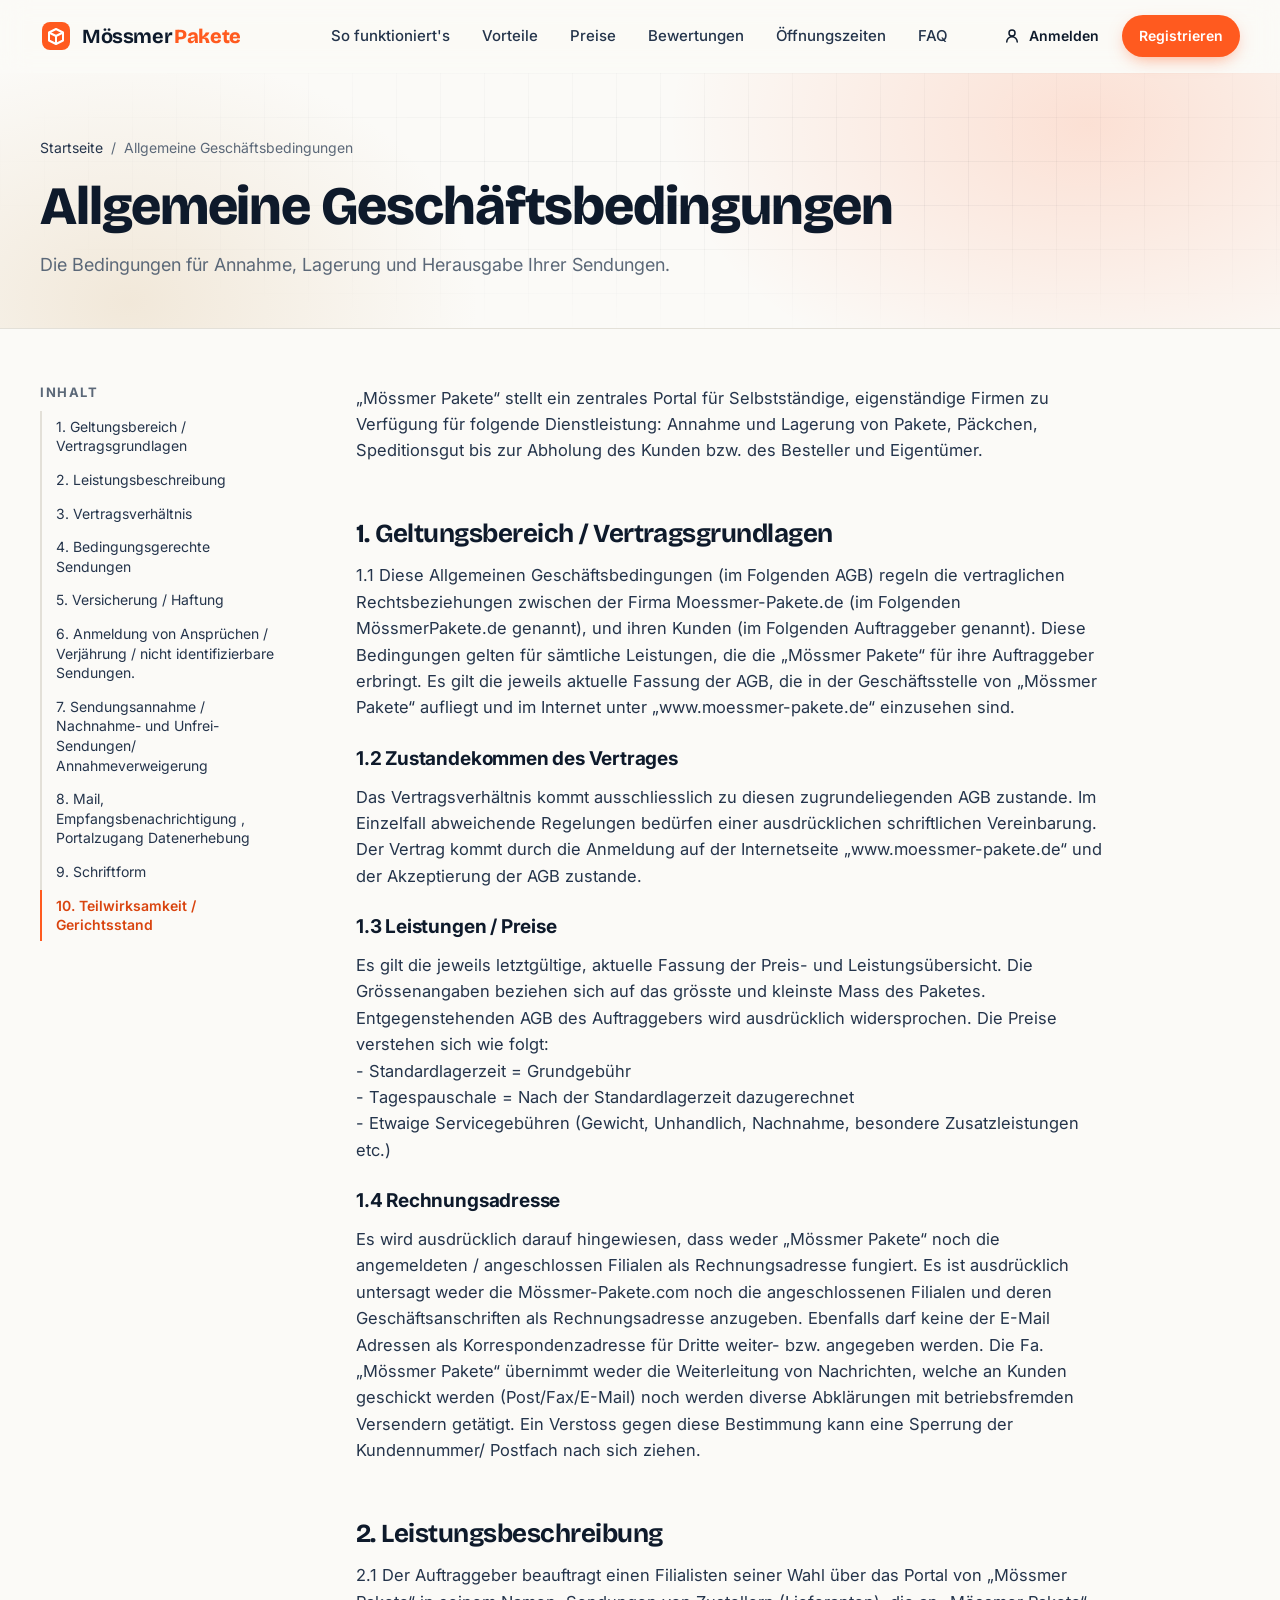
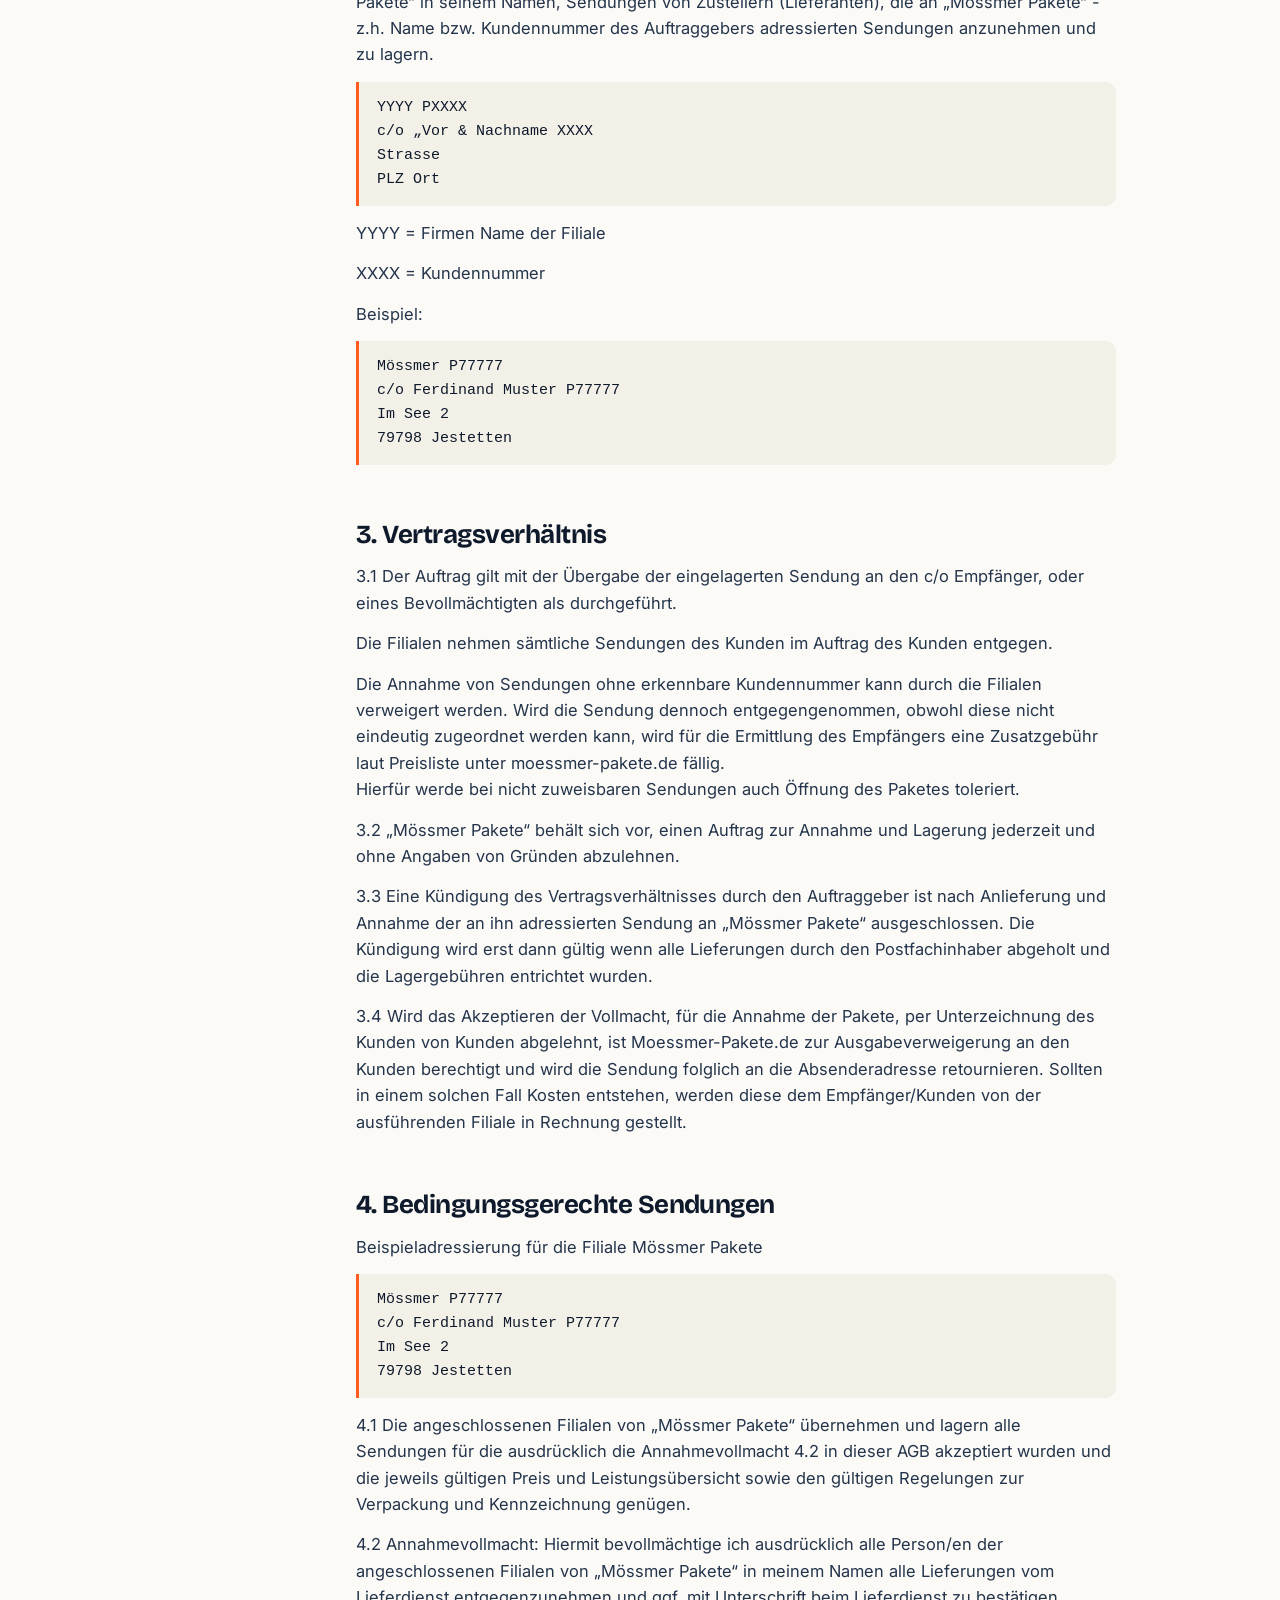
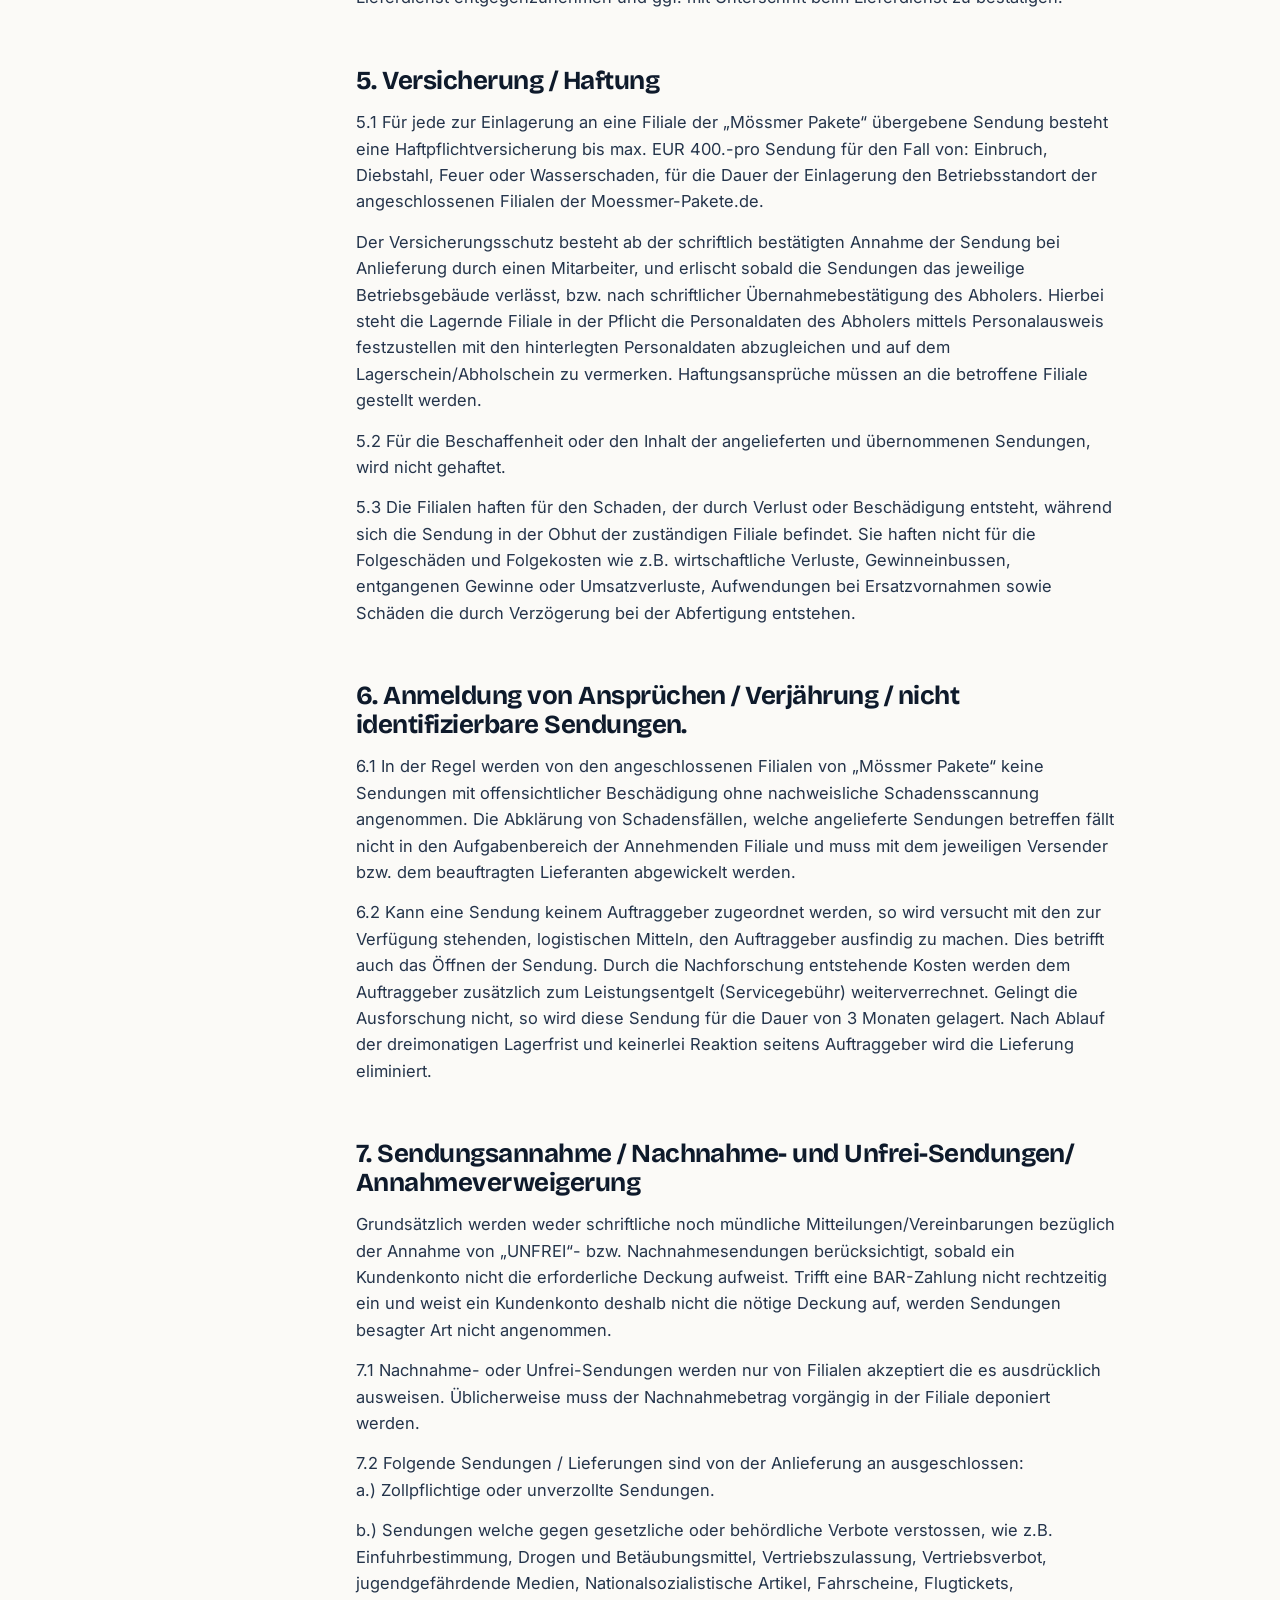
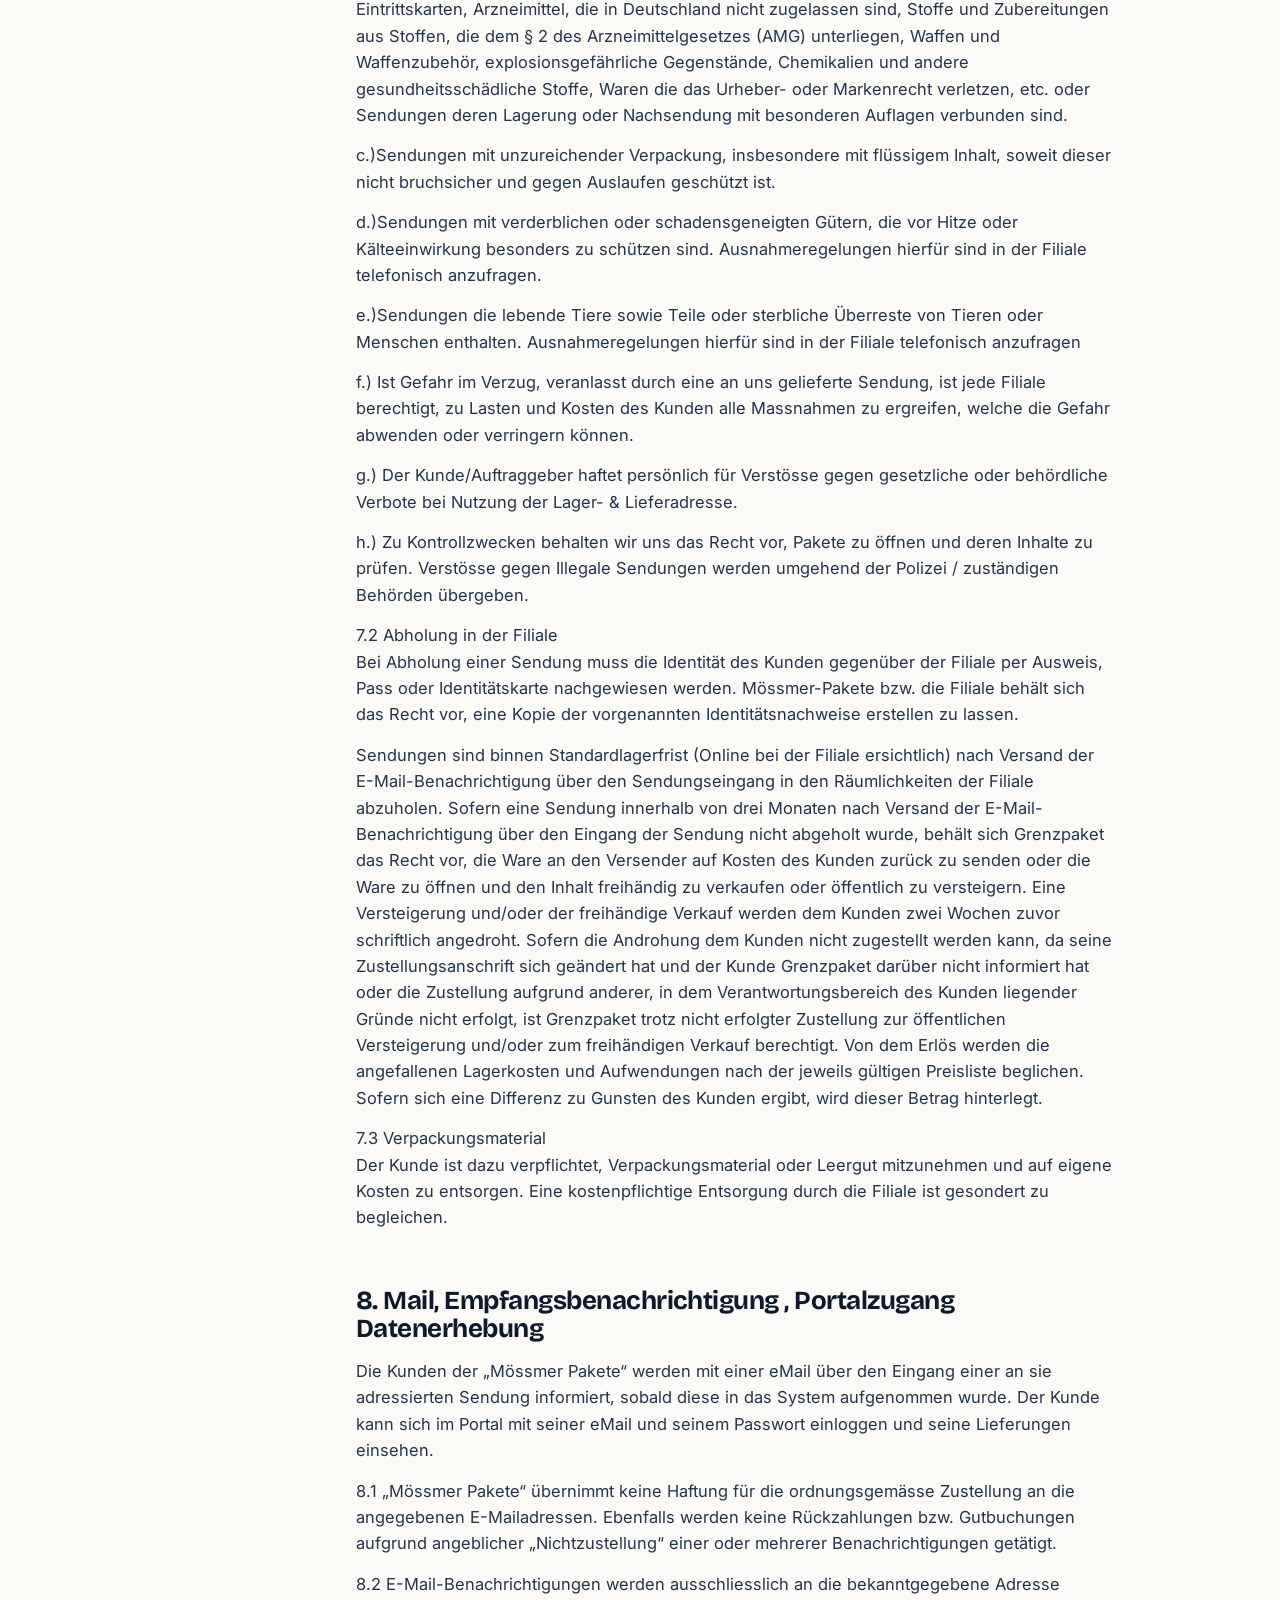
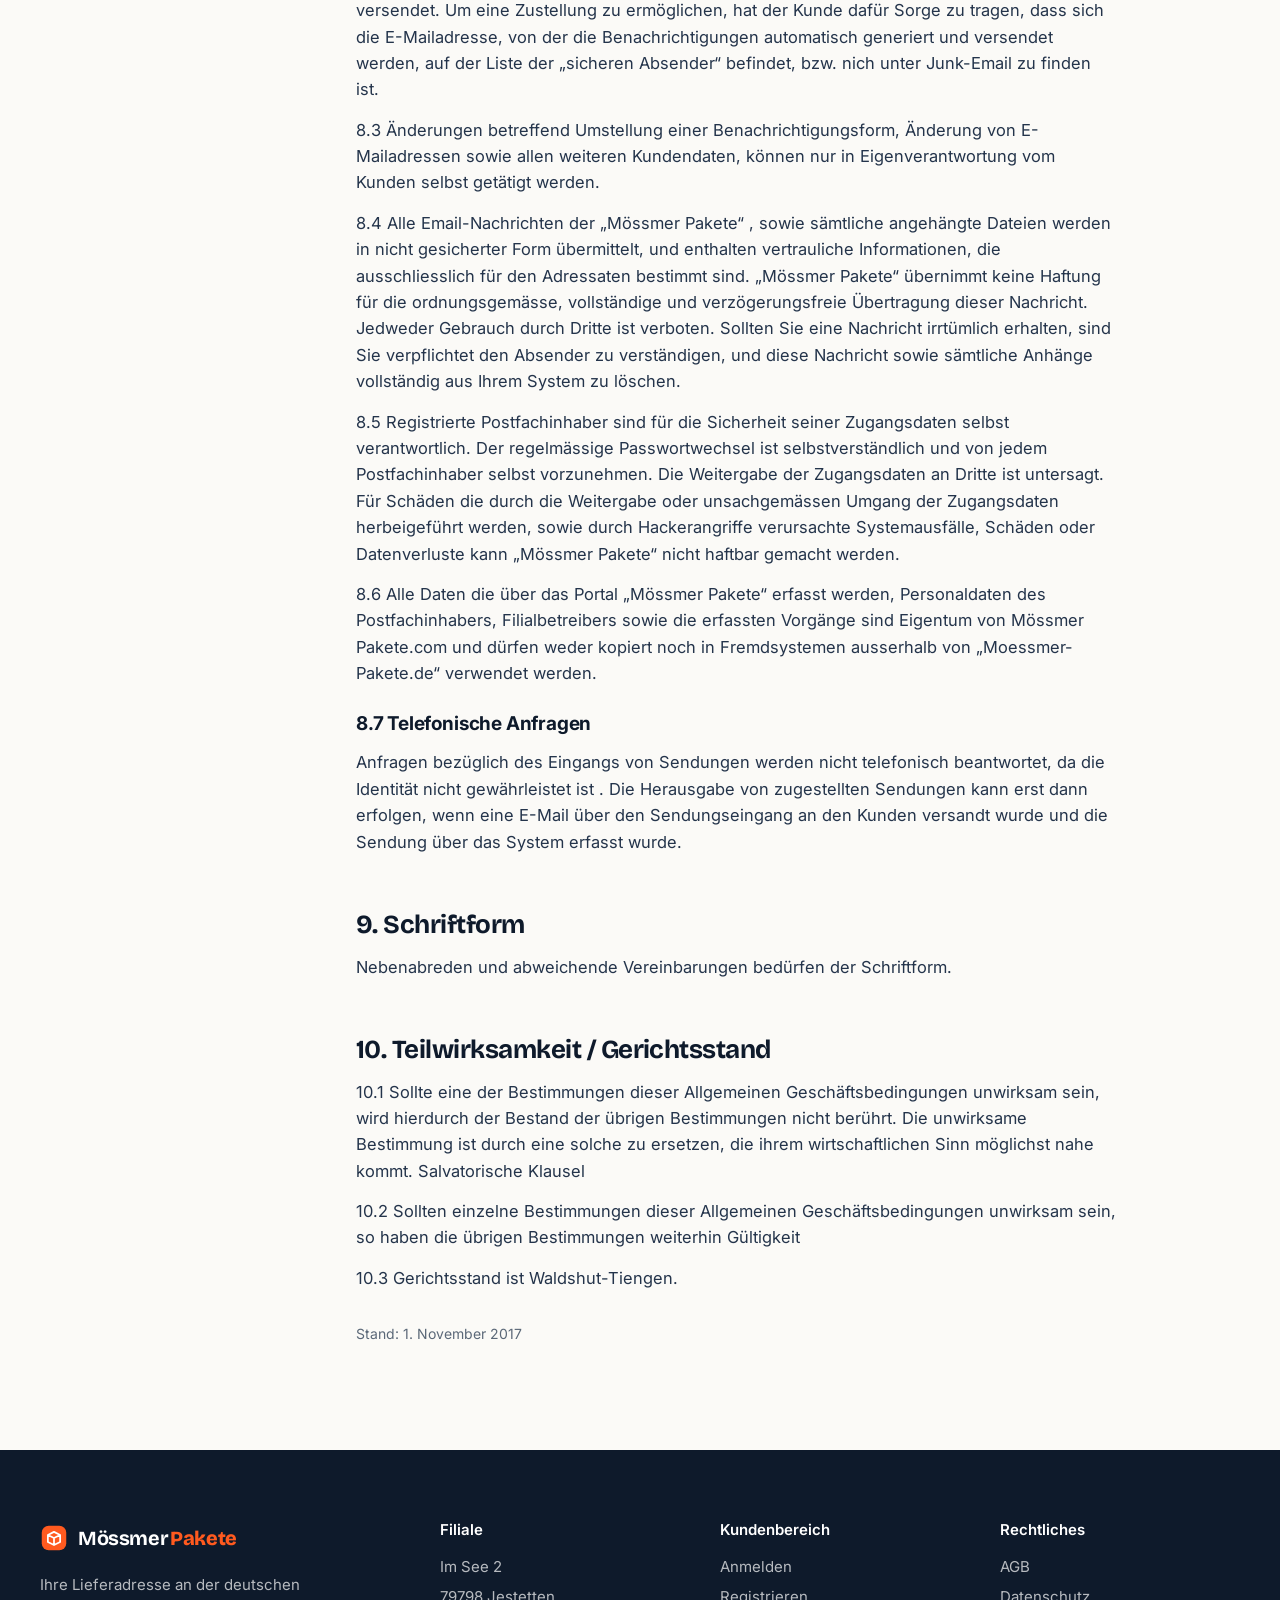
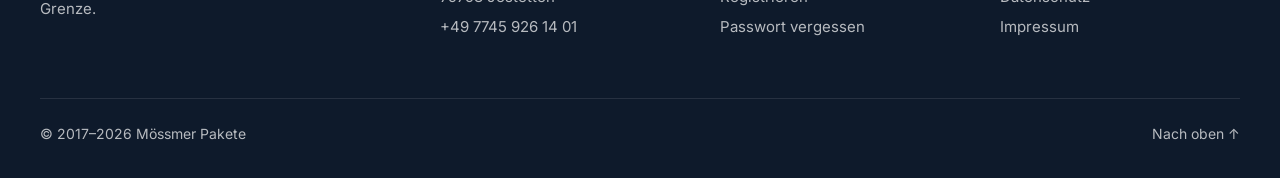
==== commit ee4d21a1: "Platzhalter für Google-Bewertungen und Mengen-Rabatt Co-Authored-By: Claude Opus 5.5 <noreply@anthro" ====
--- a/agb.html
+++ b/agb.html
@@ -28,6 +28,7 @@
         <a href="index.html#ablauf">So funktioniert's</a>
         <a href="index.html#vorteile">Vorteile</a>
         <a href="index.html#preise">Preise</a>
+        <a href="index.html#bewertungen">Bewertungen</a>
         <a href="index.html#filiale">Öffnungszeiten</a>
         <a href="index.html#faq">FAQ</a>
         <div class="nav__mobile-cta">
--- a/assets/styles.css
+++ b/assets/styles.css
@@ -502,12 +502,49 @@
 .pw button:hover { color: var(--ink); background: var(--tint); }
 .info { background: var(--accent-soft); color: var(--ink-2); border-radius: 12px; padding: 14px 16px; font-size: 15px; margin-bottom: 20px; }
 
+/* Placeholders */
+.ph {
+  display: inline-block; font-family: var(--font); font-size: 11px; font-weight: 700; letter-spacing: .08em; text-transform: uppercase;
+  color: #8a5a00; background: #fff4cc; border: 1px dashed #e0b000; border-radius: 6px; padding: 1px 7px; margin-right: 6px; vertical-align: 2px;
+}
+
+/* Reviews */
+.rating { display: inline-flex; align-items: center; gap: 16px; margin-top: 24px; padding: 12px 20px; background: var(--card); border: 1px solid var(--line); border-radius: 999px; }
+.rating__score { font-family: var(--display); font-size: 34px; font-weight: 800; letter-spacing: -.03em; }
+.rating__meta { display: grid; gap: 2px; text-align: left; font-size: 14px; color: var(--muted); }
+.stars { display: inline-flex; gap: 2px; }
+.stars svg { width: 18px; height: 18px; fill: #f5b400; }
+.reviews { display: grid; grid-template-columns: repeat(3, 1fr); gap: 20px; }
+.review { margin: 0; background: var(--card); border: 1.5px dashed var(--line); border-radius: var(--radius); padding: 28px; display: flex; flex-direction: column; gap: 16px; }
+.review blockquote { margin: 0; flex: 1; font-size: 16.5px; color: var(--ink-2); }
+.review figcaption { display: flex; gap: 12px; align-items: center; font-size: 14px; color: var(--muted); }
+.review figcaption b { display: block; color: var(--ink); font-size: 15px; }
+.review__avatar { width: 40px; height: 40px; border-radius: 50%; background: var(--accent-soft); color: var(--accent-ink); display: grid; place-items: center; font-weight: 700; flex: none; }
+.reviews__more { text-align: center; margin-top: 32px; }
+
+/* Mengen-Rabatt */
+.rabatt { margin-top: 56px; display: grid; grid-template-columns: .9fr 1.1fr; gap: 40px; align-items: center; background: var(--tint); border-radius: 24px; padding: 40px; }
+.rabatt__intro h3 { font-size: 28px; font-weight: 800; }
+.rabatt__intro p:not(.eyebrow) { color: var(--muted); margin-top: 10px; }
+.tiers { display: grid; gap: 12px; }
+.tier { display: grid; grid-template-columns: 1fr auto; align-items: center; gap: 2px 16px; background: var(--card); border: 1.5px dashed var(--line); border-radius: 14px; padding: 16px 20px; }
+.tier__range { font-weight: 600; }
+.tier__val { grid-row: span 2; font-family: var(--display); font-size: 26px; font-weight: 800; color: var(--accent-ink); }
+.tier__note { font-size: 13px; color: var(--muted); }
+
 /* Reveal on scroll */
 .reveal { opacity: 0; transform: translateY(18px); transition: opacity .6s ease, transform .6s ease; }
 .reveal.is-visible { opacity: 1; transform: none; }
 
 /* ---------- Responsive ---------- */
+@media (max-width: 1240px) {
+  .nav > a { padding: 8px 10px; font-size: 14.5px; }
+  .header__inner { gap: 16px; }
+}
+
 @media (max-width: 1080px) {
+  .reviews { grid-template-columns: 1fr; max-width: 640px; margin-inline: auto; }
+  .rabatt { grid-template-columns: 1fr; gap: 24px; }
   .legal { grid-template-columns: 1fr; gap: 24px; padding-top: 32px; }
   .toc { position: static; max-height: none; }
   .toc ol { grid-template-columns: 1fr 1fr; column-gap: 12px; }
@@ -540,6 +577,8 @@
 }
 
 @media (max-width: 720px) {
+  .rabatt { padding: 28px 20px; }
+  .rating { border-radius: 18px; }
   .toc ol { grid-template-columns: 1fr; }
   .legal__grid, .login--grid { grid-template-columns: 1fr; }
   .page-hero { padding: 40px 0 32px; }
